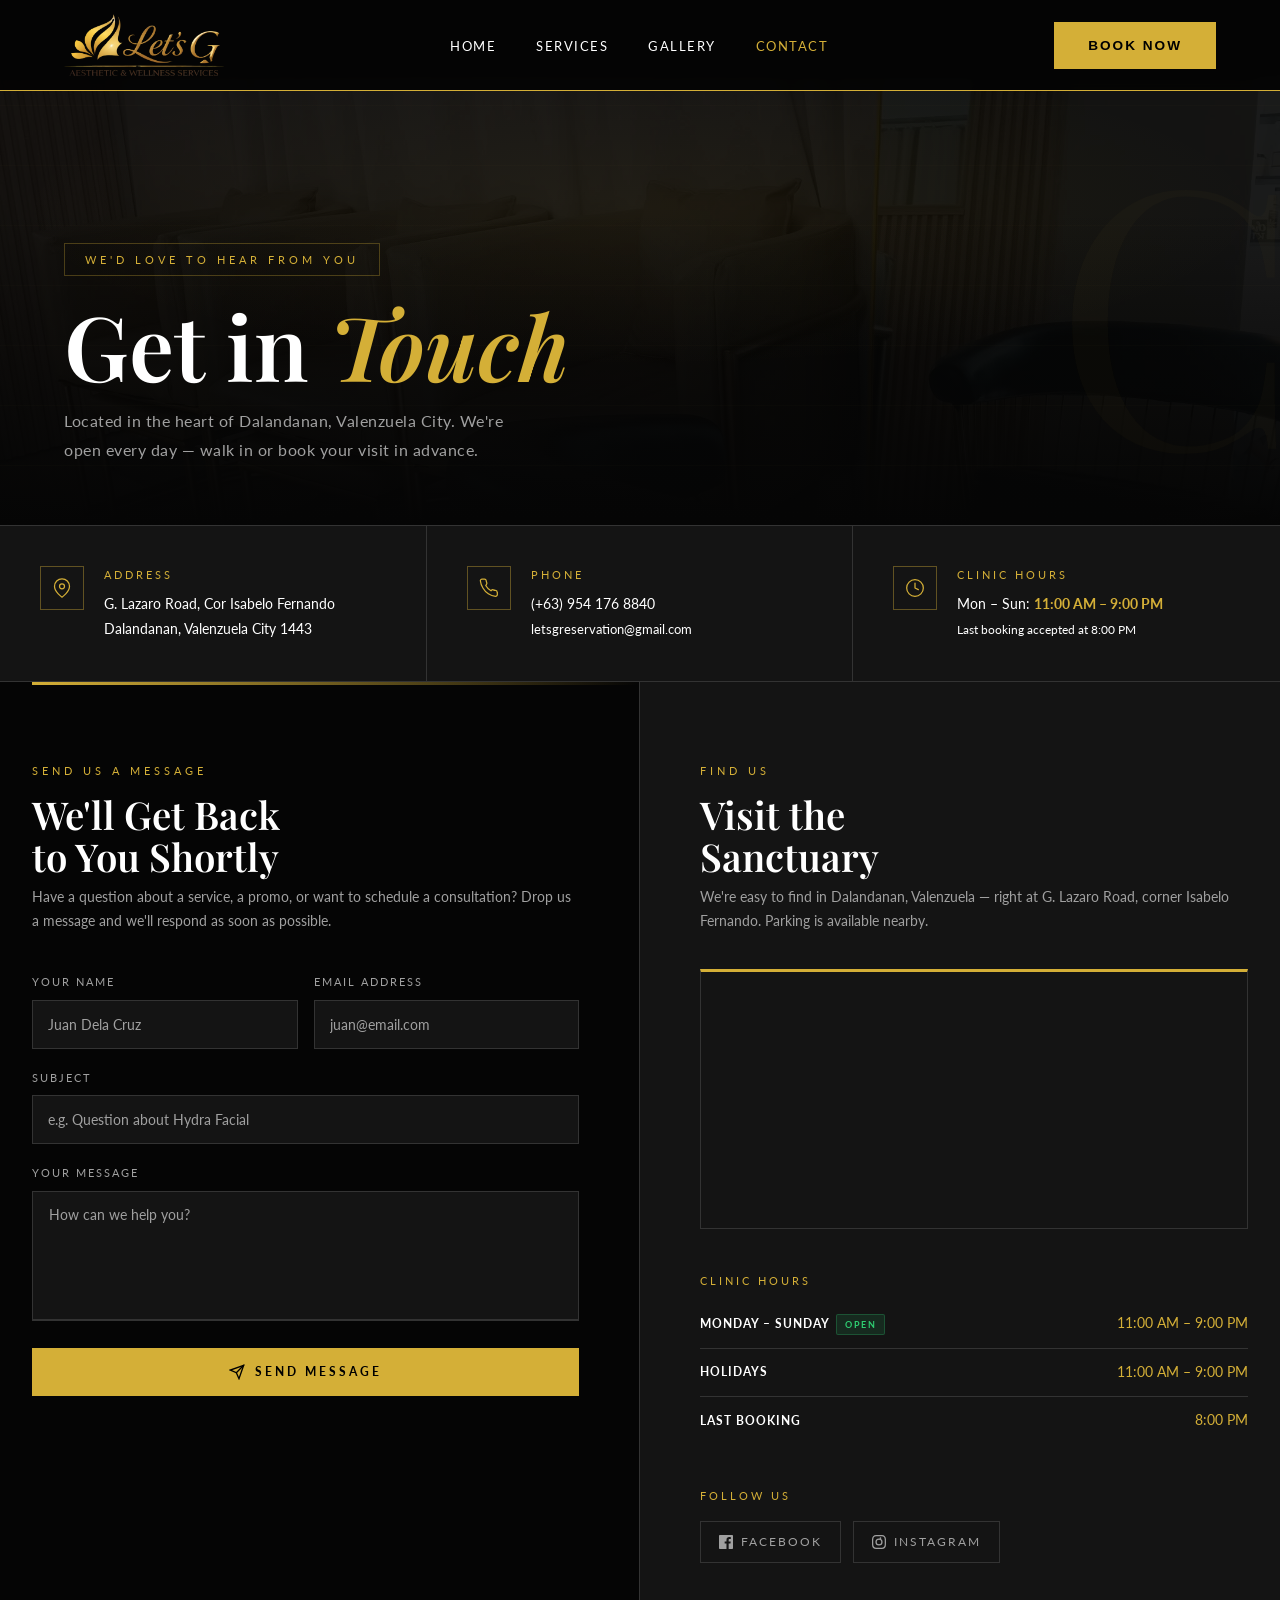
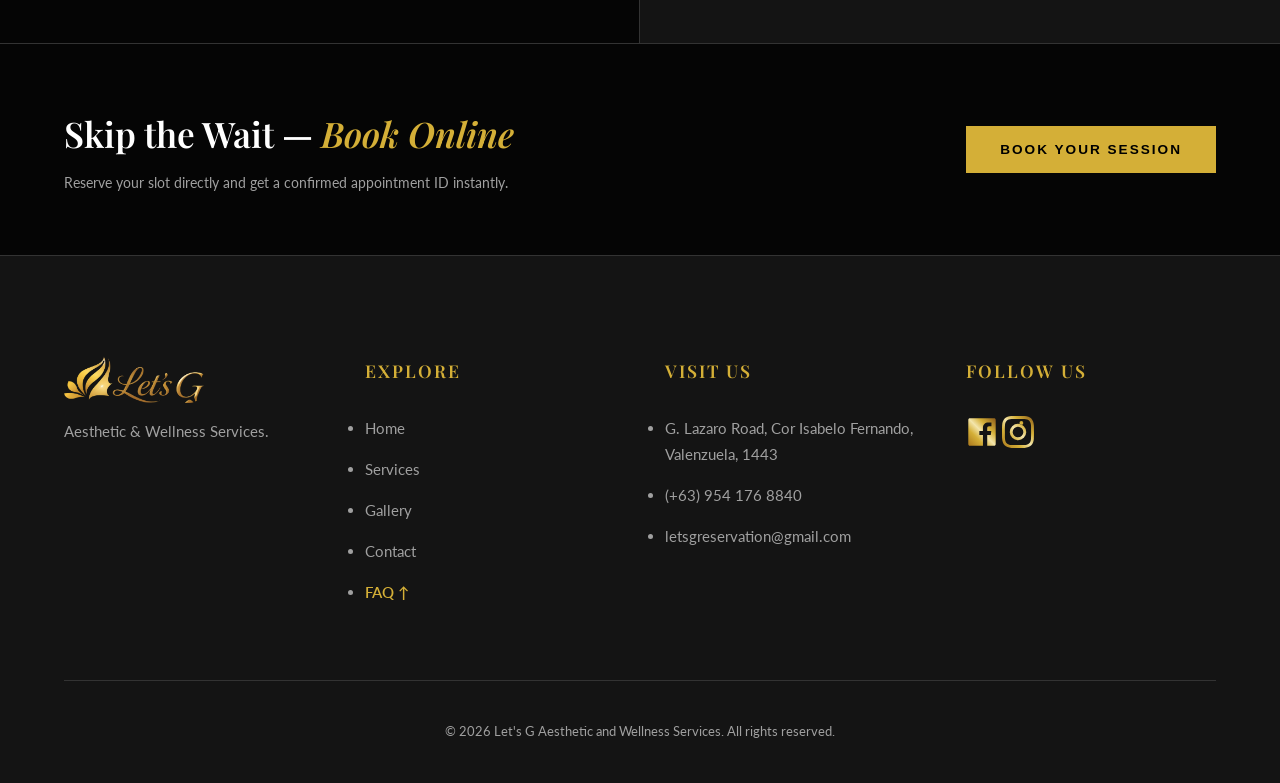
==== contact.html @ 169dcf5f "Initial commit of static website files" ====
<!DOCTYPE html>
<html lang="en">
<head>
    <meta charset="UTF-8">
    <meta name="viewport" content="width=device-width, initial-scale=1.0">
    <title>Contact | Let's G Aesthetic and Wellness</title>
    <link href="https://fonts.googleapis.com/css2?family=Playfair+Display:ital,wght@0,400;0,600;1,400&family=Lato:wght@300;400;700&display=swap" rel="stylesheet">
    <link rel="stylesheet" href="styles/styles.css">
    <script src="script/script.js" defer></script>
    <link rel="icon" type="image/x-icon" href="images/global/favicon.ico">

<style>
        /* ── Contact Page Styles ──────────────────────────────────── */

        /* Hero */
        .contact-hero {
            position: relative;
            min-height: 50vh;
            display: flex;
            flex-direction: column;
            justify-content: flex-end;
            padding: 120px 5% 60px; /* Added top padding block protection to avoid header overlaps */
            overflow: hidden;
            background: var(--bg-main);
            margin-top: 75px;
        }
        .contact-hero-bg {
            position: absolute; inset: 0;
            background: url('images/hero/contact_hero_image.jpg') center/cover no-repeat;
            opacity: 0.09;
        }
        .contact-hero-overlay {
            position: absolute; inset: 0;
            background: linear-gradient(to bottom, rgba(5,5,5,0) 30%, rgba(5,5,5,1) 100%);
        }
        .contact-hero-glow {
            position: absolute; inset: 0;
            background: radial-gradient(ellipse 70% 50% at 50% 30%, rgba(212,175,55,0.06) 0%, transparent 70%);
        }
        /* Decorative horizontal lines */
        .contact-hero-lines {
            position: absolute; inset: 0;
            background-image: repeating-linear-gradient(0deg, transparent, transparent 59px, rgba(212,175,55,0.03) 60px);
            pointer-events: none;
        }
        .contact-hero-inner {
            position: relative; z-index: 1;
            max-width: 900px;
        }
        .contact-hero-label {
            display: inline-block;
            font-size: 0.7rem; letter-spacing: 4px; text-transform: uppercase;
            color: var(--brand-gold); border: 1px solid rgba(212,175,55,0.3);
            padding: 6px 20px; margin-bottom: 24px;
        }
        .contact-hero h1 {
            font-family: var(--font-heading);
            font-size: clamp(3rem, 7vw, 6rem);
            line-height: 1;
            color: var(--text-main);
            margin-bottom: 18px;
        }
        .contact-hero h1 em { color: var(--brand-gold); font-style: italic; }
        .contact-hero p {
            color: var(--text-muted); font-size: 1rem; letter-spacing: 0.5px;
            max-width: 480px; line-height: 1.8;
        }
        /* Decorative large letter */
        .contact-deco {
            position: absolute; right: -20px; top: 50%; transform: translateY(-50%);
            font-family: var(--font-heading); font-size: 28vw;
            color: rgba(212,175,55,0.025); line-height: 1;
            pointer-events: none; user-select: none; z-index: 0;
        }

        /* ── Info Strip ────────────────────────────────────────────── */
        .contact-strip {
            background: var(--bg-alt);
            border-top: 1px solid var(--border-color);
            border-bottom: 1px solid var(--border-color);
            padding: 0;
        }
        .contact-strip-grid {
            display: grid;
            grid-template-columns: repeat(3, 1fr);
            gap: 0;
        }
        .strip-item {
            padding: 40px 40px;
            border-right: 1px solid var(--border-color);
            display: flex;
            align-items: flex-start;
            gap: 20px;
            transition: background 0.3s;
        }
        .strip-item:last-child { border-right: none; }
        .strip-item:hover { background: rgba(212,175,55,0.03); }
        .strip-icon {
            width: 44px; height: 44px;
            border: 1px solid rgba(212,175,55,0.4);
            display: flex; align-items: center; justify-content: center;
            flex-shrink: 0;
            color: var(--brand-gold);
        }
        .strip-label {
            font-size: 0.68rem; text-transform: uppercase; letter-spacing: 3px;
            color: var(--brand-gold); margin-bottom: 8px;
        }
        .strip-value {
            font-size: 0.9rem; color: var(--text-main); line-height: 1.7;
        }
        .strip-value a { color: var(--text-main); transition: color 0.2s; }
        .strip-value a:hover { color: var(--brand-gold); }

        /* ── Main Content ──────────────────────────────────────────── */
        .contact-body {
            display: grid;
            grid-template-columns: 1fr 1fr;
            gap: 0;
            background: var(--bg-main);
        }

        /* Left: Form Panel */
        .contact-form-panel {
            padding: 80px 60px 80px 5%;
            border-right: 1px solid var(--border-color);
            position: relative;
        }
        .contact-form-panel::before {
            content: '';
            position: absolute; top: 0; left: 5%; right: 0; height: 3px;
            background: linear-gradient(to right, var(--brand-gold), transparent);
        }
        .cf-heading-label {
            font-size: 0.68rem; text-transform: uppercase; letter-spacing: 4px;
            color: var(--brand-gold); margin-bottom: 12px; display: block;
        }
        .cf-heading {
            font-family: var(--font-heading);
            font-size: clamp(1.6rem, 3vw, 2.4rem);
            color: var(--text-main); margin-bottom: 8px; line-height: 1.1;
        }
        .cf-subtext {
            color: var(--text-muted); font-size: 0.88rem; margin-bottom: 40px; line-height: 1.7;
        }

        /* Styled Form Inputs */
        .cf-group {
            margin-bottom: 20px;
            position: relative;
        }
        .cf-label {
            display: block;
            font-size: 0.68rem; text-transform: uppercase; letter-spacing: 2px;
            color: var(--text-muted); margin-bottom: 8px;
        }
        .cf-input, .cf-textarea {
            width: 100%;
            padding: 14px 16px;
            background: var(--bg-alt);
            border: 1px solid var(--border-color);
            border-bottom: 2px solid var(--border-color);
            color: var(--text-main);
            font-family: var(--font-body);
            font-size: 0.9rem;
            transition: border-color 0.25s, background 0.25s;
            outline: none;
        }
        .cf-input:focus, .cf-textarea:focus {
            border-color: var(--brand-gold);
            border-bottom-color: var(--brand-gold);
            background: rgba(212,175,55,0.03);
        }
        .cf-input::placeholder, .cf-textarea::placeholder { color: var(--text-muted); }
        .cf-textarea { resize: none; height: 130px; }

        /* Input row */
        .cf-row { display: grid; grid-template-columns: 1fr 1fr; gap: 16px; }

        /* Submit button */
        .cf-submit {
            width: 100%;
            padding: 16px;
            background: var(--brand-gold);
            color: #000;
            border: none;
            font-family: var(--font-body);
            font-size: 0.78rem;
            font-weight: 700;
            text-transform: uppercase;
            letter-spacing: 3px;
            cursor: pointer;
            transition: all 0.3s;
            margin-top: 8px;
            display: flex; align-items: center; justify-content: center; gap: 10px;
        }
        .cf-submit:hover {
            background: transparent;
            color: var(--brand-gold);
            outline: 1px solid var(--brand-gold);
        }
        .cf-submit:active { transform: scale(0.99); }

        /* Success state */
        .cf-success {
            display: none;
            text-align: center;
            padding: 40px 20px;
        }
        .cf-success-icon {
            width: 60px; height: 60px;
            border: 2px solid var(--brand-gold);
            border-radius: 50%;
            display: flex; align-items: center; justify-content: center;
            margin: 0 auto 20px;
            color: var(--brand-gold); font-size: 1.5rem;
        }
        .cf-success h3 { font-family: var(--font-heading); font-size: 1.6rem; margin-bottom: 10px; }
        .cf-success p { color: var(--text-muted); font-size: 0.88rem; }

        /* Right: Map + Details Panel */
        .contact-info-panel {
            padding: 80px 5% 80px 60px;
            position: relative;
            background: var(--bg-alt);
        }

        .ci-heading-label {
            font-size: 0.68rem; text-transform: uppercase; letter-spacing: 4px;
            color: var(--brand-gold); margin-bottom: 12px; display: block;
        }
        .ci-heading {
            font-family: var(--font-heading);
            font-size: clamp(1.6rem, 3vw, 2.4rem);
            color: var(--text-main); margin-bottom: 8px; line-height: 1.1;
        }
        .ci-subtext {
            color: var(--text-muted); font-size: 0.88rem; margin-bottom: 36px; line-height: 1.7;
        }

        /* Map */
        .ci-map {
            width: 100%;
            height: 260px;
            border: 1px solid var(--border-color);
            border-top: 3px solid var(--brand-gold);
            overflow: hidden;
            margin-bottom: 36px;
            position: relative;
        }
        .ci-map iframe { width: 100%; height: 100%; border: 0; display: block; }

        /* Hours Table */
        .hours-table {
            width: 100%;
            border-collapse: collapse;
            margin-bottom: 36px;
        }
        .hours-table tr {
            border-bottom: 1px solid var(--border-color);
        }
        .hours-table tr:last-child { border-bottom: none; }
        .hours-table td {
            padding: 12px 0;
            font-size: 0.85rem;
            color: var(--text-muted);
        }
        .hours-table td:first-child {
            color: var(--text-main);
            font-weight: 700;
            font-size: 0.78rem;
            text-transform: uppercase;
            letter-spacing: 1px;
        }
        .hours-table td:last-child {
            text-align: right;
            color: var(--brand-gold);
        }
        /* ── Refined Hours Open Badge ── */
        .hours-open-badge {
            display: inline-block;
            font-size: 0.58rem !important; /* Scaled text footprint to fit narrow containers */
            text-transform: uppercase; 
            letter-spacing: 1.5px;
            background: rgba(46,204,113,0.12);
            color: #2ecc71;
            border: 1px solid rgba(46,204,113,0.25);
            padding: 2px 8px;
            margin-left: 6px;
            vertical-align: middle;
            border-radius: 2px;
        }

        /* Social buttons */
        .ci-social-row {
            display: flex; gap: 12px; flex-wrap: wrap;
        }
        .ci-social-btn {
            display: inline-flex;
            align-items: center;
            gap: 8px;
            border: 1px solid var(--border-color);
            color: var(--text-muted);
            font-family: var(--font-body);
            font-size: 0.72rem;
            text-transform: uppercase;
            letter-spacing: 2px;
            padding: 10px 18px;
            text-decoration: none;
            transition: all 0.25s;
        }
        .ci-social-btn:hover {
            border-color: var(--brand-gold);
            color: var(--brand-gold);
        }

        /* ── Bottom CTA Band ───────────────────────────────────────── */
        .contact-cta-band {
            background: var(--bg-main);
            padding: 60px 5%;
            border-top: 1px solid var(--border-color);
            display: grid;
            grid-template-columns: 1fr auto;
            align-items: center;
            gap: 40px;
        }
        .cta-band-left h3 {
            font-family: var(--font-heading);
            font-size: clamp(1.5rem, 3vw, 2.2rem);
            margin-bottom: 8px;
        }
        .cta-band-left h3 em { color: var(--brand-gold); }
        .cta-band-left p { color: var(--text-muted); font-size: 0.88rem; }
        
        /* ==========================================================================
           RESPONSIVE REFACTOR & MEDIA QUERIES
           ========================================================================== */
        
        @media (max-width: 1024px) {
            .contact-form-panel {
                padding: 80px 40px 80px 5%;
            }
            .contact-info-panel {
                padding: 80px 5% 80px 40px;
            }
        }

        @media (max-width: 900px) {
            .contact-body { 
                grid-template-columns: 1fr; 
            }
            .contact-form-panel { 
                padding: 60px 5%; 
                border-right: none; 
                border-bottom: 1px solid var(--border-color); 
            }
            .contact-form-panel::before {
                left: 0;
                background: linear-gradient(to right, var(--brand-gold), var(--brand-gold-hover));
            }
            .contact-info-panel { 
                padding: 60px 5%; 
            }
        }

        @media (max-width: 768px) {
            .contact-strip-grid { 
                grid-template-columns: 1fr; 
            }
            .strip-item {
                border-right: none;
                border-bottom: 1px solid var(--border-color);
                padding: 30px 5%;
            }
            .strip-item:last-child {
                border-bottom: none;
            }
            .contact-cta-band { 
                grid-template-columns: 1fr; 
                gap: 24px;
                text-align: center;
            }
            .cf-submit, .btn-primary {
                width: 100% !important;
            }
        }

        /* ── Mobile Layout Refinements ── */
        @media (max-width: 768px) {
            .cf-row { 
                grid-template-columns: 1fr; 
                gap: 0;
            }
            .contact-hero {
                min-height: auto !important;
                padding-top: 140px !important; /* Extra breathing space for mobile touch-headers */
                padding-bottom: 40px !important;
            }
            .contact-hero h1 {
                font-size: 2.5rem !important; /* Scale heading proportions elegantly down */
            }
            .contact-hero-label {
                margin-bottom: 16px !important;
            }
        }

        /* Ensure table data handles text wrapping gracefully on mobile */
        @media (max-width: 480px) {
            .hours-table td {
                font-size: 0.78rem !important; /* Drop size slightly on tight screens */
                padding: 10px 0 !important;
            }
            .hours-table td:first-child {
                letter-spacing: 0.5px !important;
            }
        }
    </style>
</head>
<body>

    <header>
        <div class="logo-container">
            <a href="index.html" aria-label="Go to home page">
            <img src="images/global/lets-g-gold.png" alt="Let's G Aesthetics" decoding="async">
            </a>
        </div>
        <div class="menu-toggle">&#9776;</div>
        <nav>
            <ul>
                <li><a href="index.html">Home</a></li>
                <li><a href="services.html">Services</a></li>
                <li><a href="gallery.html">Gallery</a></li>
                <li><a href="contact.html" class="active">Contact</a></li>
            </ul>
        </nav>
        <div style="display: flex; align-items: center; gap: 20px;">
            <button class="btn-primary header-btn" onclick="openBooking()">Book Now</button>
        </div>
    </header>

    <!-- ── HERO ── -->
    <section class="contact-hero fade-in">
        <div class="contact-hero-bg"></div>
        <div class="contact-hero-overlay"></div>
        <div class="contact-hero-glow"></div>
        <div class="contact-hero-lines"></div>
        <div class="contact-deco">C</div>
        <div class="contact-hero-inner">
            <span class="contact-hero-label">We'd Love to Hear From You</span>
            <h1>Get in <em>Touch</em></h1>
            <p>Located in the heart of Dalandanan, Valenzuela City. We're open every day — walk in or book your visit in advance.</p>
        </div>
    </section>

    <!-- ── INFO STRIP ── -->
    <div class="contact-strip fade-in">
        <div class="contact-strip-grid">
            <div class="strip-item">
                <div class="strip-icon">
                    <svg width="20" height="20" viewBox="0 0 24 24" fill="none" stroke="currentColor" stroke-width="1.5" stroke-linecap="round" stroke-linejoin="round"><path d="M21 10c0 7-9 13-9 13s-9-6-9-13a9 9 0 0 1 18 0z"/><circle cx="12" cy="10" r="3"/></svg>
                </div>
                <div>
                    <div class="strip-label">Address</div>
                    <div class="strip-value">G. Lazaro Road, Cor Isabelo Fernando<br>Dalandanan, Valenzuela City 1443</div>
                </div>
            </div>
            <div class="strip-item">
                <div class="strip-icon">
                    <svg width="20" height="20" viewBox="0 0 24 24" fill="none" stroke="currentColor" stroke-width="1.5" stroke-linecap="round" stroke-linejoin="round"><path d="M22 16.92v3a2 2 0 0 1-2.18 2 19.79 19.79 0 0 1-8.63-3.07A19.5 19.5 0 0 1 4.69 12a19.79 19.79 0 0 1-3.07-8.67A2 2 0 0 1 3.6 1.27h3a2 2 0 0 1 2 1.72 12.84 12.84 0 0 0 .7 2.81 2 2 0 0 1-.45 2.11L8.09 9a16 16 0 0 0 6.29 6.29l.61-.61a2 2 0 0 1 2.11-.45 12.84 12.84 0 0 0 2.81.7A2 2 0 0 1 21.73 17z"/></svg>
                </div>
                <div>
                    <div class="strip-label">Phone</div>
                    <div class="strip-value">
                        <a href="tel:+639541768840">(+63) 954 176 8840</a><br>
                        <a href="mailto:letsgreservation@gmail.com" style="font-size:0.82rem;">letsgreservation@gmail.com</a>
                    </div>
                </div>
            </div>
            <div class="strip-item">
                <div class="strip-icon">
                    <svg width="20" height="20" viewBox="0 0 24 24" fill="none" stroke="currentColor" stroke-width="1.5" stroke-linecap="round" stroke-linejoin="round"><circle cx="12" cy="12" r="10"/><polyline points="12 6 12 12 16 14"/></svg>
                </div>
                <div>
                    <div class="strip-label">Clinic Hours</div>
                    <div class="strip-value">
                        Mon – Sun: <strong style="color:var(--brand-gold);">11:00 AM – 9:00 PM</strong><br>
                        <span style="font-size:0.78rem;">Last booking accepted at 8:00 PM</span>
                    </div>
                </div>
            </div>
        </div>
    </div>

    <!-- ── MAIN CONTENT: FORM + MAP ── -->
    <div class="contact-body">

        <!-- Form Panel -->
        <div class="contact-form-panel fade-in">
            <span class="cf-heading-label">Send Us a Message</span>
            <h2 class="cf-heading">We'll Get Back<br>to You Shortly</h2>
            <p class="cf-subtext">Have a question about a service, a promo, or want to schedule a consultation? Drop us a message and we'll respond as soon as possible.</p>

            <form id="contactForm">
                <div class="cf-row">
                    <div class="cf-group">
                        <label class="cf-label" for="cf-name">Your Name</label>
                        <input type="text" id="cf-name" class="cf-input" placeholder="Juan Dela Cruz" required>
                    </div>
                    <div class="cf-group">
                        <label class="cf-label" for="cf-email">Email Address</label>
                        <input type="email" id="cf-email" class="cf-input" placeholder="juan@email.com" required>
                    </div>
                </div>
                <div class="cf-group">
                    <label class="cf-label" for="cf-subject">Subject</label>
                    <input type="text" id="cf-subject" class="cf-input" placeholder="e.g. Question about Hydra Facial">
                </div>
                <div class="cf-group">
                    <label class="cf-label" for="cf-message">Your Message</label>
                    <textarea id="cf-message" class="cf-textarea" placeholder="How can we help you?" required></textarea>
                </div>
                <button type="submit" class="cf-submit">
                    <svg width="16" height="16" viewBox="0 0 24 24" fill="none" stroke="currentColor" stroke-width="2" stroke-linecap="round"><line x1="22" y1="2" x2="11" y2="13"/><polygon points="22 2 15 22 11 13 2 9 22 2"/></svg>
                    Send Message
                </button>
            </form>

            <!-- Success message (shown after submit) -->
            <div class="cf-success" id="cf-success">
                <div class="cf-success-icon">✓</div>
                <h3>Message Sent!</h3>
                <p>Thank you for reaching out. We'll get back to you within 24 hours.</p>
            </div>
        </div>

        <!-- Info Panel -->
        <div class="contact-info-panel fade-in">
            <span class="ci-heading-label">Find Us</span>
            <h2 class="ci-heading">Visit the<br>Sanctuary</h2>
            <p class="ci-subtext">We're easy to find in Dalandanan, Valenzuela — right at G. Lazaro Road, corner Isabelo Fernando. Parking is available nearby.</p>

            <!-- Map -->
            <div class="ci-map">
                <iframe
                    src="https://www.google.com/maps/embed?pb=!1m18!1m12!1m3!1d3859.0710488567156!2d120.95705737433302!3d14.708574074425565!2m3!1f0!2f0!3f0!3m2!1i1024!2i768!4f13.1!3m3!1m2!1s0x3397b3002b08d243%3A0xc77328097553c99d!2sLet&#39;s%20G%20Aesthetic%20and%20Wellness%20Services!5e0!3m2!1sen!2sph!4v1779247804998!5m2!1sen!2sph"
                    allowfullscreen="" loading="lazy" referrerpolicy="no-referrer-when-downgrade">
                </iframe>
            </div>

            <!-- Hours -->
            <div style="margin-bottom: 8px;">
                <span style="font-size:0.68rem;text-transform:uppercase;letter-spacing:3px;color:var(--brand-gold);">Clinic Hours</span>
            </div>
            <table class="hours-table">
                <tr>
                    <td>Monday – Sunday<span class="hours-open-badge">Open</span></td>
                    <td>11:00 AM – 9:00 PM</td>
                </tr>
                <tr>
                    <td>Holidays</td>
                    <td>11:00 AM – 9:00 PM</td>
                </tr>
                <tr>
                    <td>Last Booking</td>
                    <td>8:00 PM</td>
                </tr>
            </table>

            <!-- Social -->
            <div style="margin-bottom: 14px;">
                <span style="font-size:0.68rem;text-transform:uppercase;letter-spacing:3px;color:var(--brand-gold);">Follow Us</span>
            </div>
            <div class="ci-social-row">
                <a href="https://www.facebook.com/LetsGAesthetic" target="_blank" class="ci-social-btn">
                    <svg xmlns="http://www.w3.org/2000/svg" viewBox="0 0 24 24" width="14" height="14" fill="currentColor"><path d="M22.675 0H1.325C.593 0 0 .593 0 1.325v21.351C0 23.407.593 24 1.325 24H12.82v-9.294H9.692v-3.622h3.128V8.413c0-3.1 1.893-4.788 4.659-4.788 1.325 0 2.463.099 2.795.143v3.24l-1.918.001c-1.504 0-1.795.715-1.795 1.763v2.313h3.587l-.467 3.622h-3.12V24h6.116c.73 0 1.323-.593 1.323-1.325V1.325C24 .593 23.407 0 22.675 0z"/></svg>
                    Facebook
                </a>
                <a href="https://www.instagram.com/letsgaesthetic/?hl=en" target="_blank" class="ci-social-btn">
                    <svg xmlns="http://www.w3.org/2000/svg" viewBox="0 0 24 24" width="14" height="14" fill="currentColor"><path d="M12 2.163c3.204 0 3.584.012 4.85.07 3.252.148 4.771 1.691 4.919 4.919.058 1.265.069 1.645.069 4.849 0 3.205-.012 3.584-.069 4.849-.149 3.225-1.664 4.771-4.919 4.919-1.266.058-1.644.07-4.85.07-3.204 0-3.584-.012-4.849-.07-3.26-.149-4.771-1.699-4.919-4.92-.058-1.265-.07-1.644-.07-4.849 0-3.204.013-3.583.07-4.849.149-3.227 1.664-4.771 4.919-4.919 1.266-.057 1.645-.069 4.849-.069zM12 0C8.741 0 8.333.014 7.053.072 2.695.272.273 2.69.073 7.052.014 8.333 0 8.741 0 12c0 3.259.014 3.668.072 4.948.2 4.358 2.618 6.78 6.98 6.98C8.333 23.986 8.741 24 12 24c3.259 0 3.668-.014 4.948-.072 4.354-.2 6.782-2.618 6.979-6.98.059-1.28.073-1.689.073-4.948 0-3.259-.014-3.667-.072-4.947-.196-4.354-2.617-6.78-6.979-6.98C15.668.014 15.259 0 12 0zm0 5.838a6.162 6.162 0 100 12.324 6.162 6.162 0 000-12.324zM12 16a4 4 0 110-8 4 4 0 010 8zm3.98-10.822a1.44 1.44 0 11-2.881 0 1.44 1.44 0 012.88 0z"/></svg>
                    Instagram
                </a>
            </div>
        </div>
    </div>

    <!-- ── CTA BAND ── -->
    <div class="contact-cta-band fade-in">
        <div class="cta-band-left">
            <h3>Skip the Wait — <em>Book Online</em></h3>
            <p>Reserve your slot directly and get a confirmed appointment ID instantly.</p>
        </div>
        <div class="cta-band-right">
            <button class="btn-primary" onclick="openBooking()" style="white-space:nowrap;">Book Your Session</button>
        </div>
    </div>

    <footer>
        <div class="footer-grid">
            <div class="footer-col">
                <div class="footer-logo-container" style="margin-bottom: 1rem;">
                    <img src="images/global/lets-g-footer-variant.png" alt="Let's G" decoding="async" style="max-width: 150px;">
                </div>
                <p>Aesthetic & Wellness Services.</p>
            </div>
            <div class="footer-col">
                <h4>Explore</h4>
                <ul>
                    <li><a href="index.html">Home</a></li>
                    <li><a href="services.html">Services</a></li>
                    <li><a href="gallery.html">Gallery</a></li>
                    <li><a href="contact.html">Contact</a></li>
                    <li><a href="index.html#faq" style="color: var(--brand-gold); font-weight: 600;">FAQ ↑</a></li>
                </ul>
            </div>
            <div class="footer-col">
                <h4>Visit Us</h4>
                <ul>
                    <li>G. Lazaro Road, Cor Isabelo Fernando, Valenzuela, 1443</li>
                    <li><a href="tel:+639541768840">(+63) 954 176 8840</a></li>
                    <li><a href="mailto:letsgreservation@gmail.com">letsgreservation@gmail.com</a></li>
                </ul>
            </div>
            <div class="footer-col">
                <h4>Follow Us</h4>
                <div class="social-links">
                    <a href="https://www.facebook.com/LetsGAesthetic" target="_blank" aria-label="Facebook">
                        <svg xmlns="http://www.w3.org/2000/svg" viewBox="-2 -2 28 28" width="32" height="32">
                        <defs><linearGradient id="gold-grad-fb" x1="0%" y1="100%" x2="100%" y2="0%"><stop offset="0%" stop-color="#AA771C"/><stop offset="30%" stop-color="#D4AF37"/><stop offset="50%" stop-color="#F3E5AB"/><stop offset="70%" stop-color="#D4AF37"/><stop offset="100%" stop-color="#8A5A19"/></linearGradient></defs>
                        <path fill="url(#gold-grad-fb)" d="M22.675 0H1.325C.593 0 0 .593 0 1.325v21.351C0 23.407.593 24 1.325 24H12.82v-9.294H9.692v-3.622h3.128V8.413c0-3.1 1.893-4.788 4.659-4.788 1.325 0 2.463.099 2.795.143v3.24l-1.918.001c-1.504 0-1.795.715-1.795 1.763v2.313h3.587l-.467 3.622h-3.12V24h6.116c.73 0 1.323-.593 1.323-1.325V1.325C24 .593 23.407 0 22.675 0z"/>
                        </svg>
                    </a>
                    <a href="https://www.instagram.com/letsgaesthetic/?hl=en" target="_blank" aria-label="Instagram">
                        <svg xmlns="http://www.w3.org/2000/svg" viewBox="0 0 24 24" width="32" height="32">
                        <defs><linearGradient id="gold-grad-ig" x1="0%" y1="100%" x2="100%" y2="0%"><stop offset="0%" stop-color="#AA771C"/><stop offset="30%" stop-color="#D4AF37"/><stop offset="50%" stop-color="#F3E5AB"/><stop offset="70%" stop-color="#D4AF37"/><stop offset="100%" stop-color="#8A5A19"/></linearGradient></defs>
                        <path fill="url(#gold-grad-ig)" d="M12 2.163c3.204 0 3.584.012 4.85.07 3.252.148 4.771 1.691 4.919 4.919.058 1.265.069 1.645.069 4.849 0 3.205-.012 3.584-.069 4.849-.149 3.225-1.664 4.771-4.919 4.919-1.266.058-1.644.07-4.85.07-3.204 0-3.584-.012-4.849-.07-3.26-.149-4.771-1.699-4.919-4.92-.058-1.265-.07-1.644-.07-4.849 0-3.204.013-3.583.07-4.849.149-3.227 1.664-4.771 4.919-4.919 1.266-.057 1.645-.069 4.849-.069zM12 0C8.741 0 8.333.014 7.053.072 2.695.272.273 2.69.073 7.052.014 8.333 0 8.741 0 12c0 3.259.014 3.668.072 4.948.2 4.358 2.618 6.78 6.98 6.98C8.333 23.986 8.741 24 12 24c3.259 0 3.668-.014 4.948-.072 4.354-.2 6.782-2.618 6.979-6.98.059-1.28.073-1.689.073-4.948 0-3.259-.014-3.667-.072-4.947-.196-4.354-2.617-6.78-6.979-6.98C15.668.014 15.259 0 12 0zm0 5.838a6.162 6.162 0 100 12.324 6.162 6.162 0 000-12.324zM12 16a4 4 0 110-8 4 4 0 010 8zm3.98-10.822a1.44 1.44 0 11-2.881 0 1.44 1.44 0 012.88 0z"/>
                        </svg>
                    </a>
                </div>
            </div>
        </div>
        <div class="footer-bottom">
            &copy; 2026 Let's G Aesthetic and Wellness Services. All rights reserved.
        </div>
    </footer>

    <script>
    // Override the default contact form submit to use the new form IDs
    document.addEventListener('DOMContentLoaded', function() {
        const form = document.getElementById('contactForm');
        if (!form) return;

        form.addEventListener('submit', function(e) {
            e.preventDefault();
            const name    = document.getElementById('cf-name').value;
            const email   = document.getElementById('cf-email').value;
            const message = document.getElementById('cf-message').value;
            const submitBtn = form.querySelector('.cf-submit');

            submitBtn.textContent = 'Sending...';
            submitBtn.disabled = true;

            fetch('/database/api.php?route=contact', {
                method: 'POST',
                headers: { 'Content-Type': 'application/json' },
                body: JSON.stringify({ name, email, message })
            })
            .then(r => r.json())
            .then(data => {
                if (data.status === 'success') {
                    form.style.display = 'none';
                    document.getElementById('cf-success').style.display = 'block';
                } else {
                    alert(data.message || 'Something went wrong. Please try again.');
                    submitBtn.innerHTML = '<svg width="16" height="16" viewBox="0 0 24 24" fill="none" stroke="currentColor" stroke-width="2" stroke-linecap="round"><line x1="22" y1="2" x2="11" y2="13"/><polygon points="22 2 15 22 11 13 2 9 22 2"/></svg> Send Message';
                    submitBtn.disabled = false;
                }
            })
            .catch(() => {
                alert('Server error. Please try again or contact support.');
                submitBtn.innerHTML = '<svg width="16" height="16" viewBox="0 0 24 24" fill="none" stroke="currentColor" stroke-width="2" stroke-linecap="round"><line x1="22" y1="2" x2="11" y2="13"/><polygon points="22 2 15 22 11 13 2 9 22 2"/></svg> Send Message';
                submitBtn.disabled = false;
            });
        });
    });
    </script>
</body>
</html>
---- styles/styles.css ----
/* --- CSS VARIABLES (Dynamic Theming & Base) --- */
:root {
    /* DARK THEME (Default) */
    --bg-main: #050505;        
    --bg-alt: #141414;         
    --text-main: #FFFFFF;      
    --text-muted: #A0A0A0;     
    --border-color: #333333;   
    --nav-bg: rgba(5, 5, 5, 0.95);
    --modal-overlay: rgba(5, 5, 5, 0.85);
    --hero-overlay-1: rgba(5, 5, 5, 0.6);
    --hero-overlay-2: rgba(5, 5, 5, 0.95);
    
    /* Global Colors & Typography */
    --brand-gold: #D4AF37;     
    --brand-gold-hover: #AA8C2C; 
    --font-heading: 'Playfair Display', serif;
    --font-body: 'Lato', sans-serif;
    --transition-smooth: all 0.4s cubic-bezier(0.25, 0.8, 0.25, 1);
}



/* --- GLOBAL RESET & TYPOGRAPHY --- */
* { margin: 0; padding: 0; box-sizing: border-box; }
html { scroll-behavior: smooth; }
body {
    font-family: var(--font-body);
    background-color: var(--bg-main); 
    color: var(--text-main);       
    line-height: 1.7;
    overflow-x: hidden;
}
h1, h2, h3, h4 { font-family: var(--font-heading); font-weight: 600; }
a { text-decoration: none; color: inherit; }
img { max-width: 100%; height: auto; display: block; object-fit: cover; }

/* --- BUTTONS --- */
.btn-primary, .btn-accent {
    display: inline-block;
    padding: 14px 32px;
    border: 2px solid transparent;
    border-radius: 0; 
    font-size: 0.85rem;
    cursor: pointer;
    transition: var(--transition-smooth);
    text-transform: uppercase;
    letter-spacing: 2px;
    font-weight: 700;
}
.btn-primary { 
    background-color: var(--brand-gold); 
    color: #000; 
}
.btn-primary:hover { 
    background-color: transparent; 
    color: var(--brand-gold);
    border-color: var(--brand-gold);
}

.btn-primary:active {
    background-color: var(--brand-gold-hover);
    border-color: var(--brand-gold-hover);
    color: #000;
    transform: scale(0.98);
}

.btn-accent { 
    background-color: var(--text-main); 
    color: var(--bg-main); 
}
.btn-accent:hover { 
    background-color: transparent; 
    color: var(--text-main);
    border-color: var(--text-main);
}

.btn-accent:active {
    background-color: var(--text-muted);
    border-color: var(--text-muted);
    color: var(--bg-main);
    transform: scale(0.98);
}

/* --- HEADER & NAVIGATION --- */
/* --- HEADER & NAVIGATION (FIXED REFACTOR) --- */
header {
    display: flex;
    justify-content: space-between;
    align-items: center;
    padding: 45px 5%; /* Tightened vertical alignment gap tracking */
    background-color: var(--nav-bg);
    border-bottom: 1px solid var(--brand-gold); 
    position: fixed;
    width: 100%;
    height: 75px; /* Hard-locked vertical height bounds protection */
    top: 0;
    left: 0;
    z-index: 1000;
    backdrop-filter: blur(4px); /* was 10px */
    box-sizing: border-box; /* Force padding to calculate INSIDE the 75px height boundary */
    transition: background-color 0.4s ease;
}
/* 
header * { border: 1px solid red !important; } */

.logo-container {
    display: flex;
    align-items: center;
    width: 160px; /* Refined width footprint allocation */
    height: 100%; /* Dynamically scale within parent constraints */
}

.logo-container img {
    width: 100%;
    height: auto;
    object-fit: contain; 
    display: block;
    padding: 12px 0;
}


a img { border: none; outline: none; }
nav ul { list-style: none; display: flex; gap: 40px; align-items: center; }
nav ul li a { font-size: 0.8rem; text-transform: uppercase; letter-spacing: 1.5px; transition: color 0.3s; color: var(--text-main); }
nav ul li a:hover, nav ul li a.active { color: var(--brand-gold); }
.menu-toggle { display: none; font-size: 1.5rem; cursor: pointer; color: var(--text-main); }

/* --- SECTION UTILITIES --- */
section { padding: 120px 5%; }
.section-header { text-align: center; margin-bottom: 70px; }
.section-header h2 { font-size: 3rem; margin-bottom: 20px; }
.section-header p { color: var(--text-muted); }

/* --- HERO SECTION --- */
.hero {
    height: 100vh;
    display: flex;
    flex-direction: column;
    justify-content: center;
    align-items: center;
    text-align: center;
}
.hero h1 { font-size: 4.5rem; margin-bottom: 25px; color: var(--text-main); }
.hero h1 span { color: var(--brand-gold); font-style: italic; }
.hero p { font-size: 1.1rem; margin-bottom: 45px; letter-spacing: 2px; color: var(--text-muted); text-transform: uppercase; }

/* --- GRID LAYOUTS & MAP --- */
.grid-2 { display: grid; grid-template-columns: 1fr 1fr; gap: 80px; align-items: center; }
.grid-3 { display: grid; grid-template-columns: repeat(auto-fit, minmax(300px, 1fr)); gap: 30px; }
.map-wrapper {
    width: 100%;
    height: 300px;
    background: var(--bg-alt); 
    margin-bottom: 30px;
    border-radius: 4px;
    overflow: hidden; 
    border: 1px solid var(--brand-gold); 
}

/* --- CARDS --- */
.card {
    background-color: var(--bg-alt);
    color: var(--text-main);
    padding: 60px 40px;
    border: 1px solid var(--border-color);
    border-top: 5px solid var(--brand-gold); 
    transition: transform 0.3s ease, box-shadow 0.3s ease, border-color 0.3s ease;
}
.card:hover { transform: translateY(-10px); box-shadow: 0 15px 30px rgba(212, 175, 55, 0.15); border-color: var(--brand-gold); }
.card-number { font-family: var(--font-heading); font-size: 2.5rem; color: var(--brand-gold); display: block; margin-bottom: 20px; font-style: italic; }
.card h3 { margin-bottom: 15px; font-size: 1.8rem; color: var(--text-main); }
.card p { color: var(--text-muted); margin-bottom: 30px; }

/* --- CLICKABLE CATEGORY BOXES --- */
.category-box {
    cursor: pointer;
    text-align: center;
    display: flex;
    flex-direction: column;
    justify-content: center;
    min-height: 250px;
}
.category-box:hover { background-color: var(--brand-gold); color: #000; }
.category-box:hover h3, .category-box:hover p { color: #000; }
.category-box:hover .card-number { color: #000; }

/* --- POP-UP MODALS & SERVICE LIST --- */
.modal {
    display: none; 
    position: fixed;
    z-index: 2000;
    left: 0;
    top: 0;
    width: 100%;
    height: 100vh;
    background-color: var(--modal-overlay); 
    backdrop-filter: blur(5px);
    opacity: 0;
    transition: opacity 0.3s ease;
    align-items: center;
    justify-content: center;
}
.modal.show { display: flex; opacity: 1; }
.modal-content {
    background-color: var(--bg-main);
    color: var(--text-main);
    padding: 50px 40px;
    border-top: 5px solid var(--brand-gold);
    border: 1px solid var(--border-color);
    width: 90%;
    max-width: 650px;
    max-height: 85vh;
    overflow-y: auto;
    scrollbar-gutter: stable;
    position: relative;
    transform: translateY(30px);
    transition: transform 0.4s cubic-bezier(0.25, 0.8, 0.25, 1);
    box-shadow: 0 25px 50px rgba(0,0,0,0.2);
}
.modal.show .modal-content { transform: translateY(0); }
.close-btn {
    position: absolute;
    right: 25px;
    top: 20px;
    font-size: 2.5rem;
    color: var(--text-muted);
    cursor: pointer;
    transition: color 0.3s;
    line-height: 1;
}
.close-btn:hover { color: var(--brand-gold); }

.close-btn:active {
    color: var(--brand-gold-hover);
    transform: scale(0.9);
}

/* Modal Internal Typography */
.modal-content h2 {
    font-size: 2.2rem;
    margin-bottom: 30px;
    color: var(--text-main);
    border-bottom: 1px solid var(--border-color);
    padding-bottom: 15px;
}
.modal-subcategory { font-family: var(--font-heading); color: var(--brand-gold); margin: 30px 0 15px; font-size: 1.3rem; }

/* --- MODAL ITEMS --- */
.modal-item {
    padding: 1rem 0;
    border-bottom: 1px solid var(--border-color);
}

.modal-item:last-child {
    border-bottom: none;
}

.modal-item-header {
    display: flex;
    justify-content: space-between;
    align-items: flex-start;
    gap: 1.5rem;
}

.modal-item-name {
    color: var(--text-main);
    font-size: 1rem;
    font-weight: 600;
}

.modal-item-price {
    color: var(--brand-gold);
    font-weight: bold;
    font-size: 1rem;
    white-space: nowrap;
}

.modal-item-desc {
    color: var(--text-muted);
    font-size: 0.875rem;
    line-height: 1.6;
    margin: 0.4rem 0 0 0;
}

/* ── Stunning Services Hero Header Refactor ── */
        .services-hero-header {
            position: relative;
            padding: 160px 5% 80px;
            overflow: hidden;
            background: var(--bg-main);
            border-bottom: 1px solid var(--border-color);
            margin-top: 75px;
        }
        .services-hero-header::before {
            content: '';
            position: absolute; inset: 0;
            background:
                url('../images/hero/services_hero_image.jpg') center/cover no-repeat;
            opacity: 0.08;
            pointer-events: none;
        }
        .services-hero-header::after {
            content: '';
            position: absolute; inset: 0;
            background: radial-gradient(ellipse 70% 60% at 50% 40%, rgba(212,175,55,0.06) 0%, transparent 70%);
            pointer-events: none;
        }
        .services-hero-header-inner {
            position: relative;
            z-index: 1;
            max-width: 700px;
            text-align: left;
        }
        .services-hero-label {
            display: inline-block;
            font-size: 0.7rem;
            letter-spacing: 4px;
            text-transform: uppercase;
            color: var(--brand-gold);
            border: 1px solid rgba(212,175,55,0.3);
            padding: 6px 20px;
            margin-bottom: 24px;
        }
        .services-hero-header h2 {
            font-family: var(--font-heading);
            font-size: clamp(2.8rem, 6vw, 5rem) !important;
            color: var(--text-main);
            line-height: 1.05;
            margin-bottom: 0;
        }
        .services-hero-header h2 em {
            color: var(--brand-gold);
            font-style: italic;
        }

        /* ── Shrink text in Modal boxes so they look refined on mobile ── */
        .modal-item-name {
            font-size: 0.88rem !important; /* Tighter footprint for long string titles */
            font-weight: 600;
        }
        .modal-item-price {
            font-size: 0.85rem !important;
            color: var(--brand-gold);
        }
        .modal-item-desc {
            font-size: 0.78rem !important; /* Smaller typography so things fit perfectly */
            line-height: 1.5;
            color: var(--text-muted);
        }




/* --- GALLERY --- */
.gallery-grid { display: grid; grid-template-columns: repeat(auto-fill, minmax(300px, 1fr)); grid-auto-rows: 300px; gap: 20px; }
.gallery-item { width: 100%; height: 100%; transition: filter 0.4s ease, transform 0.4s ease, border-color 0.3s ease; cursor: pointer; filter: grayscale(100%); border: 1px solid var(--border-color); }
.gallery-item:hover { filter: grayscale(0%); transform: scale(1.02); border-color: var(--brand-gold); z-index: 1; position: relative;}
.gallery-item:nth-child(2) { grid-row: span 2; height: 100%; }

/* --- FORMS --- */
.form-group { margin-bottom: 20px; }
input[type="text"], input[type="email"], input[type="tel"], input[type="password"], textarea {
    width: 100%; padding: 15px; border: 1px solid var(--border-color); background-color: var(--bg-alt);
    color: var(--text-main); font-family: var(--font-body); transition: border 0.3s;
}
input::placeholder, textarea::placeholder { color: var(--text-muted); }
input:focus, textarea:focus { outline: none; border-color: var(--brand-gold); }

/* --- ADMIN LOGIN PAGE --- */
.admin-login-wrapper {
    display: flex;
    justify-content: center;
    align-items: center;
    min-height: 100vh;
    background-color: var(--bg-main);
    padding: 20px;
}
.login-container {
    background-color: var(--bg-alt);
    padding: 50px 40px;
    border-radius: 12px;
    border: 1px solid var(--border-color);
    border-top: 4px solid var(--brand-gold);
    width: 100%;
    max-width: 400px;
    box-shadow: 0 10px 30px rgba(0, 0, 0, 0.5);
    text-align: center;
}
.login-logo {
    margin-bottom: 5px;
    display: flex;
    justify-content: center; /* optional */
    align-items: center; /* optional */
}

.login-logo img {
    width: 180px; /* adjust size */
    height: auto;
    display: block;
}

.login-subtitle {
    color: var(--text-muted);
    font-size: 0.9rem;
    margin-bottom: 30px;
    text-transform: uppercase;
    letter-spacing: 1px;
}
.login-container .form-group {
    text-align: left;
}
.login-container label {
    display: block;
    margin-bottom: 8px;
    font-size: 0.85rem;
    color: var(--text-muted);
}
.login-container input {
    padding: 12px 15px; /* Slightly tighter padding for login fields */
    background-color: var(--bg-main);
    border-radius: 6px;
}
.btn-login {
    width: 100%;
    padding: 14px;
    background-color: var(--brand-gold);
    color: #000;
    border: none;
    border-radius: 6px;
    font-weight: bold;
    font-size: 1rem;
    cursor: pointer;
    text-transform: uppercase;
    letter-spacing: 1px;
    transition: background-color 0.2s ease;
    margin-top: 10px;
}
.btn-login:hover {
    background-color: var(--brand-gold-hover);
}

.btn-login:active {
    background-color: var(--brand-gold-hover);
    transform: scale(0.98);
}

.error-message {
    color: #ef4444;
    font-size: 0.85rem;
    margin-top: 15px;
    display: none; 
}

/* --- FOOTER --- */
footer { background-color: var(--bg-alt); padding: 100px 5% 40px; border-top: 1px solid var(--border-color);}
.footer-grid { display: grid; grid-template-columns: repeat(auto-fit, minmax(200px, 1fr)); gap: 50px; margin-bottom: 60px; }
.footer-logo-container { display: flex; align-items: center; max-width: 140px; height: auto; margin-bottom: 30px; }
.footer-logo-container img { width: 100%; height: auto; object-fit: contain; object-position: left; }
.footer-col h4 { color: var(--brand-gold); margin-bottom: 30px; font-size: 1.1rem; letter-spacing: 2px; text-transform: uppercase;}
.footer-col p, .footer-col li { color: var(--text-muted); font-size: 0.95rem; margin-bottom: 15px; }
.footer-col a:hover { color: var(--text-main); }
.footer-bottom { text-align: center; padding-top: 40px; border-top: 1px solid var(--border-color); font-size: 0.8rem; color: var(--text-muted); }

/* --- ANIMATIONS --- */
.fade-in { opacity: 0; transform: translateY(40px); transition: opacity 1s ease-out, transform 1s ease-out; }
.fade-in.visible { opacity: 1; transform: translateY(0); }

/* --- MODERN THEME TOGGLE SWITCH ---
.theme-switch { position: relative; display: inline-block; width: 56px; height: 30px; }
.theme-switch input { opacity: 0; width: 0; height: 0; }
.slider { position: absolute; cursor: pointer; top: 0; left: 0; right: 0; bottom: 0; background-color: var(--bg-alt); border: 1px solid var(--border-color); transition: var(--transition-smooth); border-radius: 30px; }
.slider:before { position: absolute; content: ""; height: 22px; width: 22px; left: 3px; bottom: 3px; background-color: var(--brand-gold); transition: 0.4s cubic-bezier(0.25, 0.8, 0.25, 1); border-radius: 50%; }
input:checked + .slider { background-color: var(--bg-alt); border-color: var(--text-main); }
input:checked + .slider:before { transform: translateX(26px); background-color: var(--text-main); }
.theme-switch:hover .slider { box-shadow: 0 0 10px rgba(212, 175, 55, 0.2); } */

/* --- ADMIN PANEL CSS VARIABLES --- */
:root {
    /* Let's G Aesthetic Theme */
    --bg-darkest: #050505;
    --bg-panel: #141414;
    --bg-hover: #1f1f1f;
    --border-color: #333333;
    --text-main: #FFFFFF;
    --text-muted: #A0A0A0;
    --brand-gold: #D4AF37;
    --brand-gold-hover: #AA8C2C;
    
    --font-heading: 'Playfair Display', serif;
    --font-body: 'Lato', sans-serif;
    
    /* Status Colors */
    --status-completed: #2ecc71;
    --status-pending: #D4AF37;
    --status-cancelled: #e74c3c;
}

/* Force precise box calculations */
*, *::before, *::after {
    box-sizing: border-box;
}

/* --- CUSTOM SCROLLBAR --- */
::-webkit-scrollbar { width: 8px; height: 8px; }
::-webkit-scrollbar-track { background: var(--bg-darkest); }
::-webkit-scrollbar-thumb { background: var(--border-color); border-radius: 0; }
::-webkit-scrollbar-thumb:hover { background: var(--text-muted); }

body.admin-body {
    margin: 0;
    padding: 0;
    font-family: var(--font-body);
    background-color: var(--bg-darkest);
    color: var(--text-main);
    display: flex;
    height: 100vh;
    width: 100vw;
    overflow: hidden;
    letter-spacing: 0.5px;
}

/* --- SIDEBAR --- */
.admin-sidebar {
    width: 220px;
    background-color: var(--bg-darkest);
    border-right: 1px solid var(--border-color);
    display: flex;
    flex-direction: column;
    padding: 40px 0;
    z-index: 10;
    flex-shrink: 0;
}

.sidebar-logo {
    font-family: var(--font-heading);
    font-size: 2rem;
    color: var(--text-main);
    text-align: center;
    margin-bottom: 50px;
    letter-spacing: 3px;
}

.sidebar-logo span { color: var(--brand-gold); }

.nav-item {
    color: var(--text-muted);
    font-size: 0.85rem;
    text-transform: uppercase;
    letter-spacing: 2px;
    padding: 15px 30px;
    cursor: pointer;
    transition: all 0.3s ease;
    border-left: 3px solid transparent;
}

.nav-item:hover {
    color: var(--text-main);
    background-color: var(--bg-hover);
}

.nav-item.active {
    color: var(--brand-gold);
    background-color: var(--bg-panel);
    border-left: 3px solid var(--brand-gold);
}

/* --- MAIN WORKSPACE --- */
.admin-workspace {
    flex: 1;
    display: flex;
    flex-direction: column;
    padding: 40px 50px;
    overflow-y: auto;
    overflow-x: hidden;
    /* FIX: Force container to strictly stay within screen bounds */
    min-width: 0; 
    width: 100%;
}

/* Top Header */
.admin-topbar {
    display: flex;
    justify-content: space-between;
    align-items: center;
    margin-bottom: 40px;
    padding-bottom: 20px;
    border-bottom: 1px solid var(--border-color);
    flex-shrink: 0;
    width: 100%; /* Ensure it spans perfectly */
}

.greeting {
    font-family: var(--font-heading);
    font-size: 2.2rem;
    font-weight: 600;
    color: var(--brand-gold);
    margin: 0;
}

/* Buttons */
.header-actions {
    display: flex;
    gap: 15px;
    flex-shrink: 0; /* Stop buttons from squishing */
}

.btn {
    background-color: transparent;
    color: var(--text-main);
    border: 1px solid var(--border-color);
    padding: 10px 24px;
    font-size: 0.8rem;
    text-transform: uppercase;
    letter-spacing: 2px;
    font-weight: 700;
    cursor: pointer;
    transition: all 0.3s;
}

.btn:hover { background-color: var(--bg-hover); border-color: var(--text-main); }
.btn-gold { background: var(--brand-gold); color: #000; border-color: var(--brand-gold); }
.btn-gold:hover { background: transparent; color: var(--brand-gold); border-color: var(--brand-gold); }

/* --- DASHBOARD GRID --- */
.dashboard-grid {
    display: grid;
    grid-template-columns: repeat(2, 1fr);
    grid-auto-rows: minmax(380px, auto);
    gap: 30px;
    flex-shrink: 0; 
    padding-bottom: 40px; 
    width: 100%;
    min-width: 0; /* FIX: Restrict grid expansion */
}

/* Luxury Panel Styling */
.panel {
    background-color: var(--bg-panel);
    border: 1px solid var(--border-color);
    border-top: 3px solid var(--brand-gold);
    padding: 30px;
    display: flex;
    flex-direction: column;
    min-width: 0; /* FIX: Restrict panel expansion */
    overflow: hidden; /* Stop inner content from bleeding out */
}

.panel-header {
    font-family: var(--font-heading);
    font-size: 1.4rem;
    font-weight: 600;
    margin-bottom: 25px;
    color: var(--text-main);
    border-bottom: 1px solid var(--border-color);
    padding-bottom: 15px;
    flex-shrink: 0;
}

/* Widget 1: Recents */
.recent-list {
    list-style: none;
    padding: 0;
    margin: 0;
    overflow-y: auto;
    padding-right: 10px;
}

.recent-item {
    display: flex;
    align-items: center;
    padding: 15px 10px;
    border-bottom: 1px solid var(--border-color);
    transition: background-color 0.3s;
}

.recent-item:hover { background-color: var(--bg-hover); }
.recent-item:last-child { border-bottom: none; }

.status-line {
    width: 3px; 
    height: 30px;
    margin-right: 15px;
    background-color: var(--brand-gold);
    flex-shrink: 0;
}

/* Widget 2: Calendar Overrides */
#calendar { flex: 1; font-size: 0.85rem; width: 100%; min-width: 0; }
.fc-theme-standard td, .fc-theme-standard th { border-color: var(--border-color) !important; }
.fc .fc-toolbar-title { font-family: var(--font-heading); font-size: 1.2rem !important; color: var(--brand-gold); }
.fc .fc-button-primary { background-color: var(--bg-darkest) !important; border-color: var(--border-color) !important; text-transform: uppercase; font-size: 0.75rem; letter-spacing: 1px;}
.fc .fc-button-primary:hover { background-color: var(--bg-hover) !important; }
.fc .fc-button-active { background-color: var(--brand-gold) !important; color: #000 !important; border-color: var(--brand-gold) !important; }
.fc-day-today { background-color: rgba(212, 175, 55, 0.05) !important; }

/* Widget 3: KPIs */
.kpi-container {
    display: flex;
    flex-direction: column;
    gap: 15px;
    flex: 1;
    justify-content: center;
}

.kpi-card {
    display: flex;
    justify-content: space-between;
    align-items: center;
    background-color: var(--bg-darkest);
    padding: 20px 25px;
    border: 1px solid var(--border-color);
    transition: border-color 0.3s;
}

.kpi-card:hover { border-color: var(--brand-gold); }
.kpi-label { font-size: 0.85rem; color: var(--text-muted); text-transform: uppercase; letter-spacing: 1px; }
.kpi-value { font-family: var(--font-heading); font-size: 1.8rem; color: var(--text-main); font-style: italic; }

/* Widget 4: Chart */
.chart-container { flex: 1; position: relative; display: flex; justify-content: center; align-items: center; min-height: 250px;}




/* Baseline Desktop Panel Chart Containers (BEFORE) */
.chart-container { flex: 1; position: relative; display: flex; justify-content: center; align-items: center; min-height: 250px;}

/* =========================================
   RESPONSIVE DESIGN (TABLETS & PHONES)
   ========================================= */
   
/* ==========================================================================
   UPDATED GLOBAL MEDIA ENGINE BREAKPOINTS (COMPLETE RESPONSIVE ENGINE)
   ========================================================================== */

@media (max-width: 1150px) {
    .dashboard-grid { 
        grid-template-columns: 1fr !important; 
        grid-auto-rows: auto !important;
    }
    .panel {
        min-height: 340px;
    }
}

@media (max-width: 1024px) {
    .grid-2 {
        gap: 40px !important;
    }
    .t-card {
        flex: 0 0 calc(50% - 12px) !important; /* Adapt testimonials grid for tablets */
    }
}

/* --- MEDIA QUERIES --- */

/* ── Mobile Overrides for Services ── */
@media (max-width: 768px) {
    .services-hero-header {
        padding: 140px 5% 50px !important;
    }
    .services-hero-header h2 {
        font-size: 2.6rem !important;
    }
    .modal-content {
        padding: 24px 16px !important;
        width: 95% !important;
    }
}

@media (max-width: 768px) {
    header { 
        padding: 0 5% !important;
        height: 75px !important; 
    }

    /* 1. HIDE THE HEADER BOOK NOW BUTTON ON MOBILE */
    .header-btn, 
    header div[style*="display: flex"] { 
        display: none !important; 
    } 
    
    /* ── POSITIONING ADJUSTMENT FOR THE MENU TOGGLE ── */
    .menu-toggle { 
        display: block !important; 
        height: 75px !important;
        line-height: 75px !important;
        font-size: 1.9rem !important;
        cursor: pointer !important;
        z-index: 1001 !important; 
        order: 3;
        margin-right: auto;
        margin-right: -4px; /* Safely nudges the icon further to the right edge boundary */
        padding: 0 5px !important; /* Generates a comfortable tap target for thumbs */
        transform-origin: center center !important; /* Locks structural axis for crisp rotation */
        transition: transform 0.3s cubic-bezier(0.25, 1, 0.5, 1), color 0.2s ease !important;
    } 

    .menu-toggle:hover {
        color: var(--brand-gold);
    }
    
    /* 3. ANIMATED MOBILE MENU PANEL */
    nav ul { 
        display: flex !important; /* Always flex, but controlled via visibility/transform */
        flex-direction: column; 
        width: 100%; 
        position: fixed; 
        top: 75px; 
        left: 0; 
        height: calc(100vh - 75px); 
        background-color: var(--bg-main); 
        padding: 40px 0; 
        border-bottom: 1px solid var(--brand-gold);
        z-index: 999;
        overflow-y: auto;
        
        /* Smooth Slide-and-Fade Animation Properties */
        opacity: 0;
        visibility: hidden;
        transform: translateY(-20px);
        transition: opacity 0.4s cubic-bezier(0.25, 1, 0.5, 1),
                    transform 0.4s cubic-bezier(0.25, 1, 0.5, 1),
                    visibility 0.4s;
    }
    
    /* 4. ACTIVE ANIMATION STATE (Triggered via JavaScript class) */
    nav ul.showing { 
        opacity: 1;
        visibility: visible;
        transform: translateY(0);
    }
    
    nav ul li { 
        margin-bottom: 35px; 
        text-align: center;
        opacity: 0;
        transform: translateY(10px);
        transition: opacity 0.3s ease 0.1s, transform 0.3s ease 0.1s;
    }

    /* Staggered text reveal inside the menu items */
    nav ul.showing li {
        opacity: 1;
        transform: translateY(0);
    }

    nav ul li a {
        font-size: 1.2rem !important;
        display: inline-block;
        width: 100%;
        padding: 10px 0;
    }
}

/* ── FOOTER RESPONSIVE RESET (apply only on small screens) ── */
@media (max-width: 768px) {
    footer {
        padding: 60px 5% 30px !important;
    }

    .footer-grid {
        grid-template-columns: 1fr !important; /* Stack items neatly on small screens */
        gap: 35px !important;
    }

    .footer-col {
        text-align: left !important;
    }

    /* Clean up native browser bullet indent tracks */
    .footer-col ul {
        list-style: none !important;
        padding: 0 !important;
        margin: 0 !important;
    }

    .footer-col li {
        padding-left: 0 !important;
        margin-bottom: 12px !important;
    }
}
    
@media (max-width: 480px) {
    .gallery-grid { grid-template-columns: 1fr; }
    .card { padding: 40px 20px; }
    .modal-content { padding: 40px 20px; }
}

@media (max-width: 768px) {
    /* ── HEADER & NAVIGATION ENGINE ── */
    header { 
        padding: 0 4% 0 5% !important;
        height: 75px !important; 
        display: flex !important;
        justify-content: space-between !important;
        align-items: center !important;
    }
    
    .menu-toggle { 
        display: block !important; 
        height: 75px !important;
        line-height: 75px !important;
        font-size: 1.9rem !important;
        cursor: pointer !important;
        z-index: 1001 !important; 
        margin-right: -4px;
        padding: 0 5px !important;
        transform-origin: center center !important;
        transition: transform 0.3s cubic-bezier(0.25, 1, 0.5, 1), color 0.2s ease !important;
        color: var(--brand-gold) !important;
    } 

    nav ul { 
        display: flex !important;
        flex-direction: column; 
        width: 100%; 
        position: fixed; 
        top: 75px; 
        left: 0; 
        height: calc(100vh - 75px); 
        background-color: var(--bg-main); 
        padding: 40px 0; 
        border-bottom: 1px solid var(--brand-gold);
        z-index: 999;
        overflow-y: auto;
        opacity: 0;
        visibility: hidden;
        transform: translateY(-20px);
        transition: opacity 0.4s cubic-bezier(0.25, 1, 0.5, 1),
                    transform 0.4s cubic-bezier(0.25, 1, 0.5, 1),
                    visibility 0.4s;
    }
    
    nav ul.showing { 
        opacity: 1;
        visibility: visible;
        transform: translateY(0);
    }

    nav ul li { 
        margin-bottom: 35px; 
        text-align: center;
    }
    nav ul li a {
        font-size: 1.2rem !important;
    }
    .header-btn { display: none !important; } 

    /* ── GLOBAL LAYOUT ELEMENTS ── */
    section { padding: 60px 5% !important; }
    
    .grid-2 { 
        grid-template-columns: 1fr !important; 
        gap: 40px !important;
    }
    
    /* ── INDEX HERO & CONTENT CORRECTIONS ── */
    .hero {
        height: auto !important;
        min-height: 85vh !important;
        padding: 140px 5% 60px !important;
    }
    .hero h1 { 
        font-size: clamp(2.2rem, 8vw, 3.8rem) !important; 
        line-height: 1.1 !important;
    }
    .hero p {
        font-size: 0.95rem !important;
        margin-bottom: 35px !important;
    }
    
    /* Stats row below video reel */
    div[style*="grid-template-columns: repeat(3, 1fr)"] {
        grid-template-columns: 1fr !important;
        gap: 10px !important;
        background: transparent !important;
        border: none !important;
    }
    div[style*="grid-template-columns: repeat(3, 1fr)"] > div {
        border: 1px solid var(--border-color) !important;
    }

    /* Testimonials section */
    .t-card {
        flex: 0 0 100% !important; /* Stack testimonials into single sliders for phone widths */
    }

    /* ── ADMIN INTERFACES ── */
    body.admin-body { 
        flex-direction: column !important; 
        overflow-y: auto !important; 
        height: auto !important;
    }
    
    .admin-sidebar {
        width: 100% !important; 
        height: auto !important; 
        flex-direction: row !important; 
        align-items: center !important;
        padding: 10px 15px !important; 
        border-right: none !important; 
        border-bottom: 1px solid var(--border-color) !important;
        overflow-x: auto !important; 
        white-space: nowrap !important;
        scrollbar-width: none;
    }
    .admin-sidebar::-webkit-scrollbar { display: none; }
    .sidebar-logo { margin-bottom: 0 !important; margin-right: 20px !important; font-size: 1.3rem !important; }
    .sidebar-logo img, .login-logo img { width: 130px !important; }
    
    .nav-item { padding: 10px 15px !important; border-left: none !important; border-bottom: 3px solid transparent !important; font-size: 0.75rem !important; }
    .nav-item.active { border-left: none !important; border-bottom: 3px solid var(--brand-gold) !important; }

    .admin-workspace { padding: 20px !important; overflow-y: visible !important; height: auto !important; }
    .admin-topbar { flex-direction: column !important; align-items: flex-start !important; gap: 15px !important; }
    .header-actions { width: 100%; justify-content: flex-start; flex-wrap: wrap; gap: 10px; }
    .header-actions .btn { flex: 1; min-width: 120px; text-align: center; padding: 10px 12px !important; font-size: 0.7rem !important; }
    .greeting { font-size: 1.6rem !important; }

    /* ── RECTANGULAR SERVICES MATRIX ── */
    .grid-3 {
        grid-template-columns: 1fr !important;
        gap: 16px !important;
    }
    .category-box {
        min-height: 120px !important;
        padding: 24px 30px !important;
        flex-direction: row !important;
        align-items: center !important;
        justify-content: flex-start !important;
        text-align: left !important;
        gap: 20px;
    }
    .category-box .card-number {
        margin-bottom: 0 !important;
        font-size: 2rem !important;
        min-width: 45px;
    }
    .category-box h3 {
        font-size: 1.3rem !important;
        margin-bottom: 4px !important;
    }
    .category-box p {
        margin-bottom: 0 !important;
        font-size: 0.85rem !important;
    }

    /* ── FOOTER INDENT CLEANSING ── */
    .footer-grid { grid-template-columns: 1fr !important; gap: 35px !important; }
    .footer-col { text-align: left !important; }
    .footer-col ul { list-style: none !important; padding: 0 !important; margin: 0 !important; }
    .footer-col li { padding-left: 0 !important; margin-bottom: 12px !important; }
}

@media (max-width: 860px) {
    .messages-layout {
        grid-template-columns: 1fr !important;
        grid-template-rows: 240px 1fr !important;
        height: calc(100vh - 120px) !important;
    }
    .inbox-panel { border-right: none !important; border-bottom: 1px solid var(--border-color) !important; }
    .chat-bubble { max-width: 85% !important; }
    .conv-messages { padding: 12px 15px !important; }
    .reply-box { padding: 10px 15px 12px !important; }
    .admin-workspace.messages-open { height: calc(100vh - 65px) !important; }
}

@media (max-width: 600px) {
    /* ── CRITICAL BOOKING POPUP RESPONSIVE FIXES ── */
    #modal-booking .modal-content {
        padding: 30px 20px !important;
        width: 95% !important;
        max-height: 90vh !important;
    }
    .lg-time-row { flex-direction: column; align-items: flex-start; gap: 12px; }
    .lg-time-selects { width: 100%; }
    .lg-ampm-group { width: 100%; display: flex; }
    .lg-ampm-btn { flex: 1; text-align: center; }
    .lg-service-header { flex-direction: column; align-items: flex-start; gap: 4px; }
    .lg-service-price { font-size: 0.9rem; }
}

@media (max-width: 480px) {
    .header-actions { flex-direction: column; }
    .header-actions .btn { width: 100%; }
    .category-box {
        padding: 20px !important;
        flex-direction: column !important;
        align-items: flex-start !important;
        min-height: auto !important;
    }
    .category-box .card-number { font-size: 1.6rem !important; }
}

/* ==========================================================================
   UPDATED GLOBAL MEDIA ENGINE BREAKPOINTS (REPLACES ENTIRE BOTTOM TRACK)
   ========================================================================== */

@media (max-width: 1150px) {
    .dashboard-grid { 
        grid-template-columns: 1fr !important; 
        grid-auto-rows: auto !important;
    }
    .panel {
        min-height: 340px;
    }
}

@media (max-width: 768px) {
    header { 
        /* Only keep padding to give the header some breathing room */
        padding: 0 5% !important;
    }
    
    .logo-container img {
        width: 70%; /* Lower this number to shrink the logo further */
        height: auto;
        padding: 10px 0; /* Reduced from 30px to save vertical space */
        display: block;
    }
    }

@media (max-width: 860px) {
    .messages-layout {
        grid-template-columns: 1fr !important;
        grid-template-rows: 240px 1fr !important;
        height: calc(100vh - 120px) !important;
    }
    .inbox-panel { border-right: none !important; border-bottom: 1px solid var(--border-color) !important; }
    .chat-bubble { max-width: 85% !important; }
    .conv-messages { padding: 12px 15px !important; }
    .reply-box { padding: 10px 15px 12px !important; }
    .admin-workspace.messages-open { height: calc(100vh - 65px) !important; }
}


/* --- CRITICAL BOOKING POPUP RESPONSIVE FIXES (AFTER) --- */
@media (max-width: 600px) {
    #modal-booking .modal-content {
        padding: 30px 20px !important;
        width: 95% !important;
        max-height: 90vh !important;
    }

    /* Stack time selectors neatly for small thumbs */
    .lg-time-row {
        flex-direction: column;
        align-items: flex-start;
        gap: 12px;
    }

    .lg-time-selects {
        width: 100%;
    }

    .lg-ampm-group {
        width: 100%;
        display: flex;
    }

    .lg-ampm-btn {
        flex: 1;
        text-align: center;
    }

    /* Prevent service headers from squishing price text */
    .lg-service-header {
        flex-direction: column;
        align-items: flex-start;
        gap: 4px;
    }
    
    .lg-service-price {
        font-size: 0.9rem;
    }
    
    .header-actions { flex-direction: column; }
    .header-actions .btn { width: 100%; }
    .category-box {
        padding: 20px !important;
        flex-direction: column !important;
        align-items: flex-start !important;
        min-height: auto !important;
    }
    .category-box .card-number { font-size: 1.6rem !important; }
}


/* --- CRITICAL BOOKING POPUP RESPONSIVE FIXES --- */
@media (max-width: 600px) {
    #modal-booking .modal-content {
        padding: 30px 20px !important;
        width: 95% !important;
        max-height: 90vh !important;
    }

    /* Stack time selectors neatly for small thumbs */
    .lg-time-row {
        flex-direction: column;
        align-items: flex-start;
        gap: 12px;
    }

    .lg-time-selects {
        width: 100%;
    }

    .lg-ampm-group {
        width: 100%;
        display: flex;
    }

    .lg-ampm-btn {
        flex: 1;
        text-align: center;
    }

    /* Prevent service headers from squishing price text */
    .lg-service-header {
        flex-direction: column;
        align-items: flex-start;
        gap: 4px;
    }
    
    .lg-service-price {
        font-size: 0.9rem;
    }
}

/* ADMIN DASHBOARD UPDATED */

/* ==========================================================================
   UPDATED ADMIN PANELS RESPONSIVE ENGINE
   ========================================================================== */

@media (max-width: 1150px) {
    .dashboard-grid { 
        grid-template-columns: 1fr !important; /* Stack columns earlier */
        grid-auto-rows: auto !important;
    }
    .panel {
        min-height: 340px;
    }
}

@media (max-width: 768px) {
    body.admin-body { 
        flex-direction: column !important; 
        overflow-y: auto !important; 
        height: auto !important;
    }
    
    .admin-sidebar {
        width: 100% !important; 
        height: auto !important; 
        flex-direction: row !important; 
        align-items: center !important;
        padding: 10px 15px !important; 
        border-right: none !important; 
        border-bottom: 1px solid var(--border-color) !important;
        overflow-x: auto !important; 
        white-space: nowrap !important;
        scrollbar-width: none; /* Hide messy horizontal bars */
    }
    
    .admin-sidebar::-webkit-scrollbar {
        display: none;
    }
    
    /* Target login-logo inside the responsive top bar layout */
    .admin-sidebar .login-logo { 
        margin-bottom: 0 !important; 
        margin-right: 20px !important; 
    }
    
    .admin-sidebar .login-logo img {
        width: 130px !important;
    }
    
    .nav-item { 
        padding: 10px 15px !important; 
        border-left: none !important; 
        border-bottom: 3px solid transparent !important; 
        font-size: 0.75rem !important;
    }
    .nav-item.active { 
        border-left: none !important; 
        border-bottom: 3px solid var(--brand-gold) !important; 
    }

    .admin-workspace { 
        padding: 20px !important; 
        overflow-y: visible !important; 
        height: auto !important;
    }
    
    .admin-topbar { 
        flex-direction: column !important; 
        align-items: flex-start !important; 
        gap: 15px !important; 
    }
    
    .header-actions {
        width: 100%;
        justify-content: flex-start;
        flex-wrap: wrap;
        gap: 10px;
    }
    
    .header-actions .btn {
        flex: 1;
        min-width: 120px;
        text-align: center;
        padding: 10px 12px !important;
        font-size: 0.7rem !important;
    }
    
    .greeting { font-size: 1.6rem !important; }
}

@media (max-width: 480px) {
    .header-actions {
        flex-direction: column;
    }
    .header-actions .btn {
        width: 100%;
    }
}

/* --- FULL PAGE MESSAGES RESPONSIVE OVERRIDES --- */
@media (max-width: 860px) {
    .messages-layout {
        grid-template-columns: 1fr !important;
        grid-template-rows: 240px 1fr !important;
        height: calc(100vh - 120px) !important;
    }
    .inbox-panel {
        border-right: none !important;
        border-bottom: 1px solid var(--border-color) !important;
    }
    .chat-bubble { max-width: 85% !important; }
    .conv-messages { padding: 12px 15px !important; }
    .reply-box { padding: 10px 15px 12px !important; }
    
    /* Workspace modifier adjustments */
    .admin-workspace.messages-open {
        height: calc(100vh - 65px) !important; 
    }
}

/* --- FULLCALENDAR MOBILE RESPONSIVE OPTIMIZATIONS --- */
@media (max-width: 768px) {
    /* Allow the agenda panel to adapt fluidly without breaking container boundaries */
    .panel-calendar {
        padding: 20px 15px !important;
        overflow: hidden !important;
    }

    /* Force FullCalendar view container to enable independent horizontal scrolling for its sub-tables */
    .panel-calendar #calendar {
        width: 100% !important;
        overflow-x: auto !important;
        -webkit-overflow-scrolling: touch;
    }

    /* Ensure internal scheduler content retains enough tracking space to prevent overlap text strings */
    .panel-calendar .fc-view-harness {
        min-width: 540px !important; /* Forces layout grid spacing layout protection */
    }

    /* Clean up the native button groups and structure labels */
    .fc .fc-toolbar {
        flex-direction: column !important;
        gap: 10px !important;
        align-items: center !important;
    }

    .fc .fc-toolbar-title {
        font-size: 1rem !important;
        text-align: center !important;
    }

    .fc .fc-button {
        padding: 6px 10px !important;
        font-size: 0.7rem !important;
    }
}

/* --- ADDITIONAL LAYOUT BOUNDS PROTECTION --- */
@media (max-width: 480px) {
    .admin-workspace {
        padding: 15px !important;
    }
    
    .panel {
        padding: 20px 15px !important;
    }

    .greeting {
        font-size: 1.4rem !important;
    }
}


/* ==========================================================================
   MOBILE TARGETED FIXES
   ========================================================================== */

/* 1. Fix footer black space extension on mobile */
@media (max-width: 768px) {
  footer {
    overflow: hidden;
    padding-bottom: 30px !important;
  }
  body {
    min-height: unset;
  }
  /* Prevent any child element from bleeding outside footer */
  .footer-grid,
  .footer-bottom {
    max-width: 100%;
    overflow: hidden;
  }
}

/* 2. Book Now button pinned at bottom of mobile nav menu */
@media (max-width: 768px) {
  nav ul {
    padding-bottom: 80px !important;
  }
  nav ul::after {
    content: '';
    display: none;
  }
  /* Inject Book Now button inside mobile nav via a sticky bottom bar */
  .mobile-book-btn {
    display: block !important;
    position: fixed;
    bottom: 0;
    left: 0;
    width: 100%;
    z-index: 1002;
    background: var(--brand-gold);
    color: #000 !important;
    text-align: center;
    padding: 16px;
    font-size: 0.85rem;
    font-weight: 700;
    letter-spacing: 2px;
    text-transform: uppercase;
    font-family: var(--font-body);
    cursor: pointer;
    border: none;
    transition: background 0.2s, opacity 0.3s ease; 
    /* Hidden by default — shown only when nav is open */
    opacity: 0;
    pointer-events: none;
  }
  .mobile-book-btn.visible {
    opacity: 1;
    pointer-events: all;
  }
  .mobile-book-btn:hover {
    background: var(--brand-gold-hover);
  }
}

/* Hide the floating button on desktop */
@media (min-width: 769px) {
  .mobile-book-btn {
    display: none !important;
  }
}

/* 3. Smaller masonry/gallery images on mobile */
@media (max-width: 768px) {
  .masonry-grid {
    columns: 2 !important;
    column-gap: 8px !important;
  }
  .masonry-item {
    margin-bottom: 8px !important;
  }
  .masonry-item img {
    max-height: 180px;
    object-fit: cover;
  }
  /* index.html grid-2 image */
  .grid-2 img {
    max-height: 220px;
    object-fit: cover;
  }
}

/* ── MOBILE PATCH ── */

/* Fix: Footer black extension */
@media (max-width: 768px) {
    footer { overflow: hidden; padding-bottom: 80px !important; }
    body { overflow-x: hidden; }
    .footer-grid, .footer-bottom { overflow: hidden; max-width: 100%; }
}

/* Fix: Smaller images on mobile */
@media (max-width: 768px) {
    .grid-2 img { max-height: 200px; width: 100%; object-fit: cover; }
    .masonry-item img { max-height: 160px; object-fit: cover; }
}

/* Fix: Phone input with prefix */
.phone-input-wrap { display: flex; width: 100%; }
.phone-prefix-select {
    padding: 15px 10px;
    border: 1px solid var(--border-color);
    border-right: none;
    background-color: var(--bg-alt);
    color: var(--brand-gold);
    font-family: var(--font-body);
    font-size: 0.9rem;
    min-width: 72px;
    appearance: none;
    cursor: pointer;
    text-align: center;
}
.phone-prefix-select:focus { outline: none; border-color: var(--brand-gold); }
.phone-input-wrap input[type="tel"] { border-left: none !important; flex: 1; }
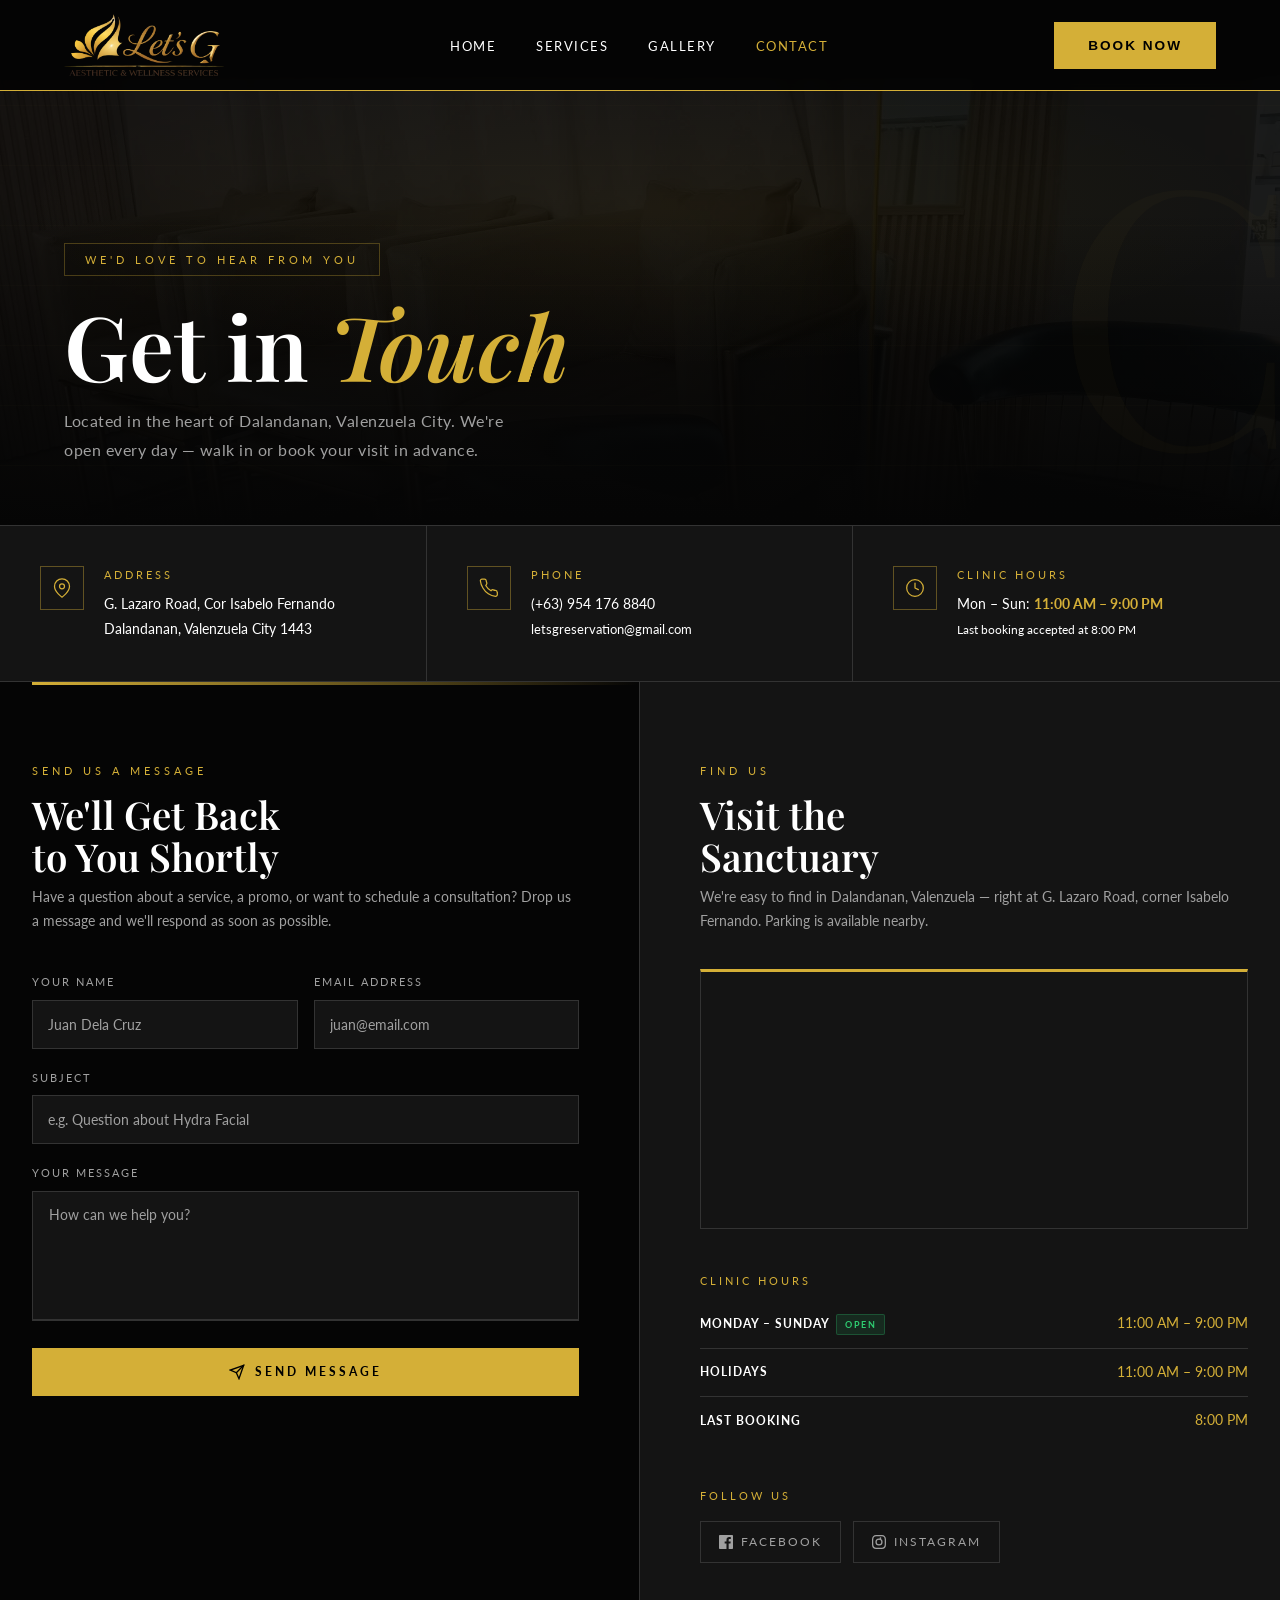
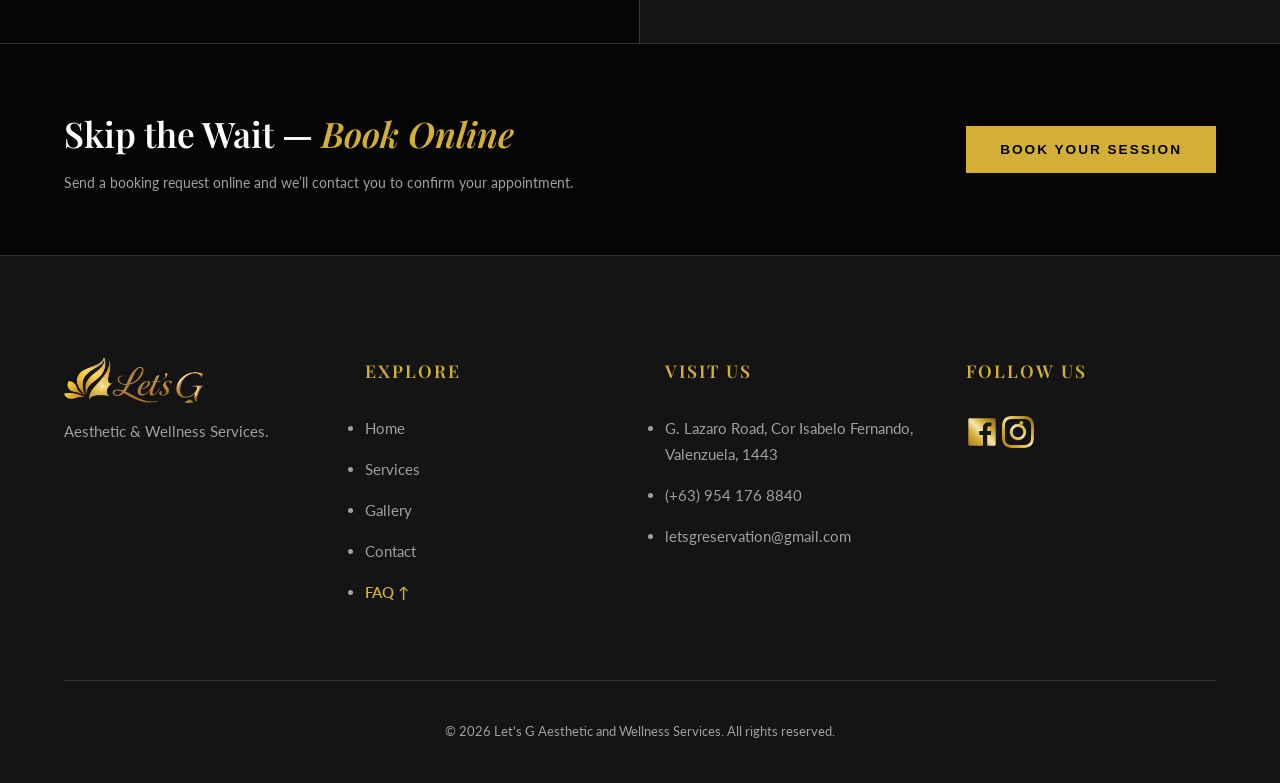
==== commit 59758fe9: "Update contact form submission logic and modify booking request message" ====
--- a/contact.html
+++ b/contact.html
@@ -501,23 +501,26 @@
             <p class="cf-subtext">Have a question about a service, a promo, or want to schedule a consultation? Drop us a message and we'll respond as soon as possible.</p>
 
             <form id="contactForm">
+                <input type="hidden" name="access_key" value="86e630dc-487c-4601-ab8a-eca9bedb8e9f">
+                <input type="hidden" name="from_name" value="Let's G Aesthetics Contact Page">
+                <input type="checkbox" name="botcheck" style="display: none;">
                 <div class="cf-row">
                     <div class="cf-group">
                         <label class="cf-label" for="cf-name">Your Name</label>
-                        <input type="text" id="cf-name" class="cf-input" placeholder="Juan Dela Cruz" required>
+                        <input type="text" id="cf-name" name="name" class="cf-input" placeholder="Juan Dela Cruz" required>
                     </div>
                     <div class="cf-group">
                         <label class="cf-label" for="cf-email">Email Address</label>
-                        <input type="email" id="cf-email" class="cf-input" placeholder="juan@email.com" required>
+                        <input type="email" id="cf-email" name="email" class="cf-input" placeholder="juan@email.com" required>
                     </div>
                 </div>
                 <div class="cf-group">
                     <label class="cf-label" for="cf-subject">Subject</label>
-                    <input type="text" id="cf-subject" class="cf-input" placeholder="e.g. Question about Hydra Facial">
+                    <input type="text" id="cf-subject" name="subject" class="cf-input" placeholder="e.g. Question about Hydra Facial">
                 </div>
                 <div class="cf-group">
                     <label class="cf-label" for="cf-message">Your Message</label>
-                    <textarea id="cf-message" class="cf-textarea" placeholder="How can we help you?" required></textarea>
+                    <textarea id="cf-message" name="message" class="cf-textarea" placeholder="How can we help you?" required></textarea>
                 </div>
                 <button type="submit" class="cf-submit">
                     <svg width="16" height="16" viewBox="0 0 24 24" fill="none" stroke="currentColor" stroke-width="2" stroke-linecap="round"><line x1="22" y1="2" x2="11" y2="13"/><polygon points="22 2 15 22 11 13 2 9 22 2"/></svg>
@@ -587,7 +590,7 @@
     <div class="contact-cta-band fade-in">
         <div class="cta-band-left">
             <h3>Skip the Wait — <em>Book Online</em></h3>
-            <p>Reserve your slot directly and get a confirmed appointment ID instantly.</p>
+            <p>Send a booking request online and we’ll contact you to confirm your appointment.</p>
         </div>
         <div class="cta-band-right">
             <button class="btn-primary" onclick="openBooking()" style="white-space:nowrap;">Book Your Session</button>
@@ -644,44 +647,63 @@
     </footer>
 
     <script>
-    // Override the default contact form submit to use the new form IDs
-    document.addEventListener('DOMContentLoaded', function() {
-        const form = document.getElementById('contactForm');
-        if (!form) return;
-
-        form.addEventListener('submit', function(e) {
-            e.preventDefault();
-            const name    = document.getElementById('cf-name').value;
-            const email   = document.getElementById('cf-email').value;
-            const message = document.getElementById('cf-message').value;
-            const submitBtn = form.querySelector('.cf-submit');
-
-            submitBtn.textContent = 'Sending...';
-            submitBtn.disabled = true;
-
-            fetch('/database/api.php?route=contact', {
-                method: 'POST',
-                headers: { 'Content-Type': 'application/json' },
-                body: JSON.stringify({ name, email, message })
-            })
-            .then(r => r.json())
-            .then(data => {
-                if (data.status === 'success') {
-                    form.style.display = 'none';
-                    document.getElementById('cf-success').style.display = 'block';
-                } else {
-                    alert(data.message || 'Something went wrong. Please try again.');
-                    submitBtn.innerHTML = '<svg width="16" height="16" viewBox="0 0 24 24" fill="none" stroke="currentColor" stroke-width="2" stroke-linecap="round"><line x1="22" y1="2" x2="11" y2="13"/><polygon points="22 2 15 22 11 13 2 9 22 2"/></svg> Send Message';
+        document.addEventListener('DOMContentLoaded', () => {
+            const contactForm = document.getElementById('contactForm');
+            if (!contactForm) return;
+
+            const submitBtn = contactForm.querySelector('.cf-submit');
+            const originalContent = submitBtn.innerHTML;
+
+            contactForm.addEventListener('submit', async function(e) {
+                e.preventDefault();
+                e.stopImmediatePropagation();
+
+                submitBtn.textContent = 'Sending...';
+                submitBtn.disabled = true;
+
+                const formData = new FormData(contactForm);
+                const payload = Object.fromEntries(formData.entries());
+
+                try {
+                    const response = await fetch('https://api.web3forms.com/submit', {
+                        method: 'POST',
+                        headers: {
+                            'Content-Type': 'application/json',
+                            'Accept': 'application/json'
+                        },
+                        body: JSON.stringify(payload)
+                    });
+
+                    const result = await response.json();
+                    console.log('Web3Forms response:', result);
+
+                    if (response.ok && result.success) {
+                        contactForm.reset();
+                        contactForm.style.display = 'none';
+                        const successBox = document.getElementById('cf-success');
+                        if (successBox) successBox.style.display = 'block';
+                    } else {
+                        const message = result.message || 'Unable to submit the form.';
+                        if (window.showToast) {
+                            window.showToast(message, 'error');
+                        } else {
+                            alert(message);
+                        }
+                    }
+                } catch (err) {
+                    console.error('Web3Forms Error:', err);
+                    const networkMsg = 'Network error. Please check your internet connection.';
+                    if (window.showToast) {
+                        window.showToast(networkMsg, 'error');
+                    } else {
+                        alert(networkMsg);
+                    }
+                } finally {
+                    submitBtn.innerHTML = originalContent;
                     submitBtn.disabled = false;
                 }
-            })
-            .catch(() => {
-                alert('Server error. Please try again or contact support.');
-                submitBtn.innerHTML = '<svg width="16" height="16" viewBox="0 0 24 24" fill="none" stroke="currentColor" stroke-width="2" stroke-linecap="round"><line x1="22" y1="2" x2="11" y2="13"/><polygon points="22 2 15 22 11 13 2 9 22 2"/></svg> Send Message';
-                submitBtn.disabled = false;
             });
         });
-    });
     </script>
 </body>
 </html>
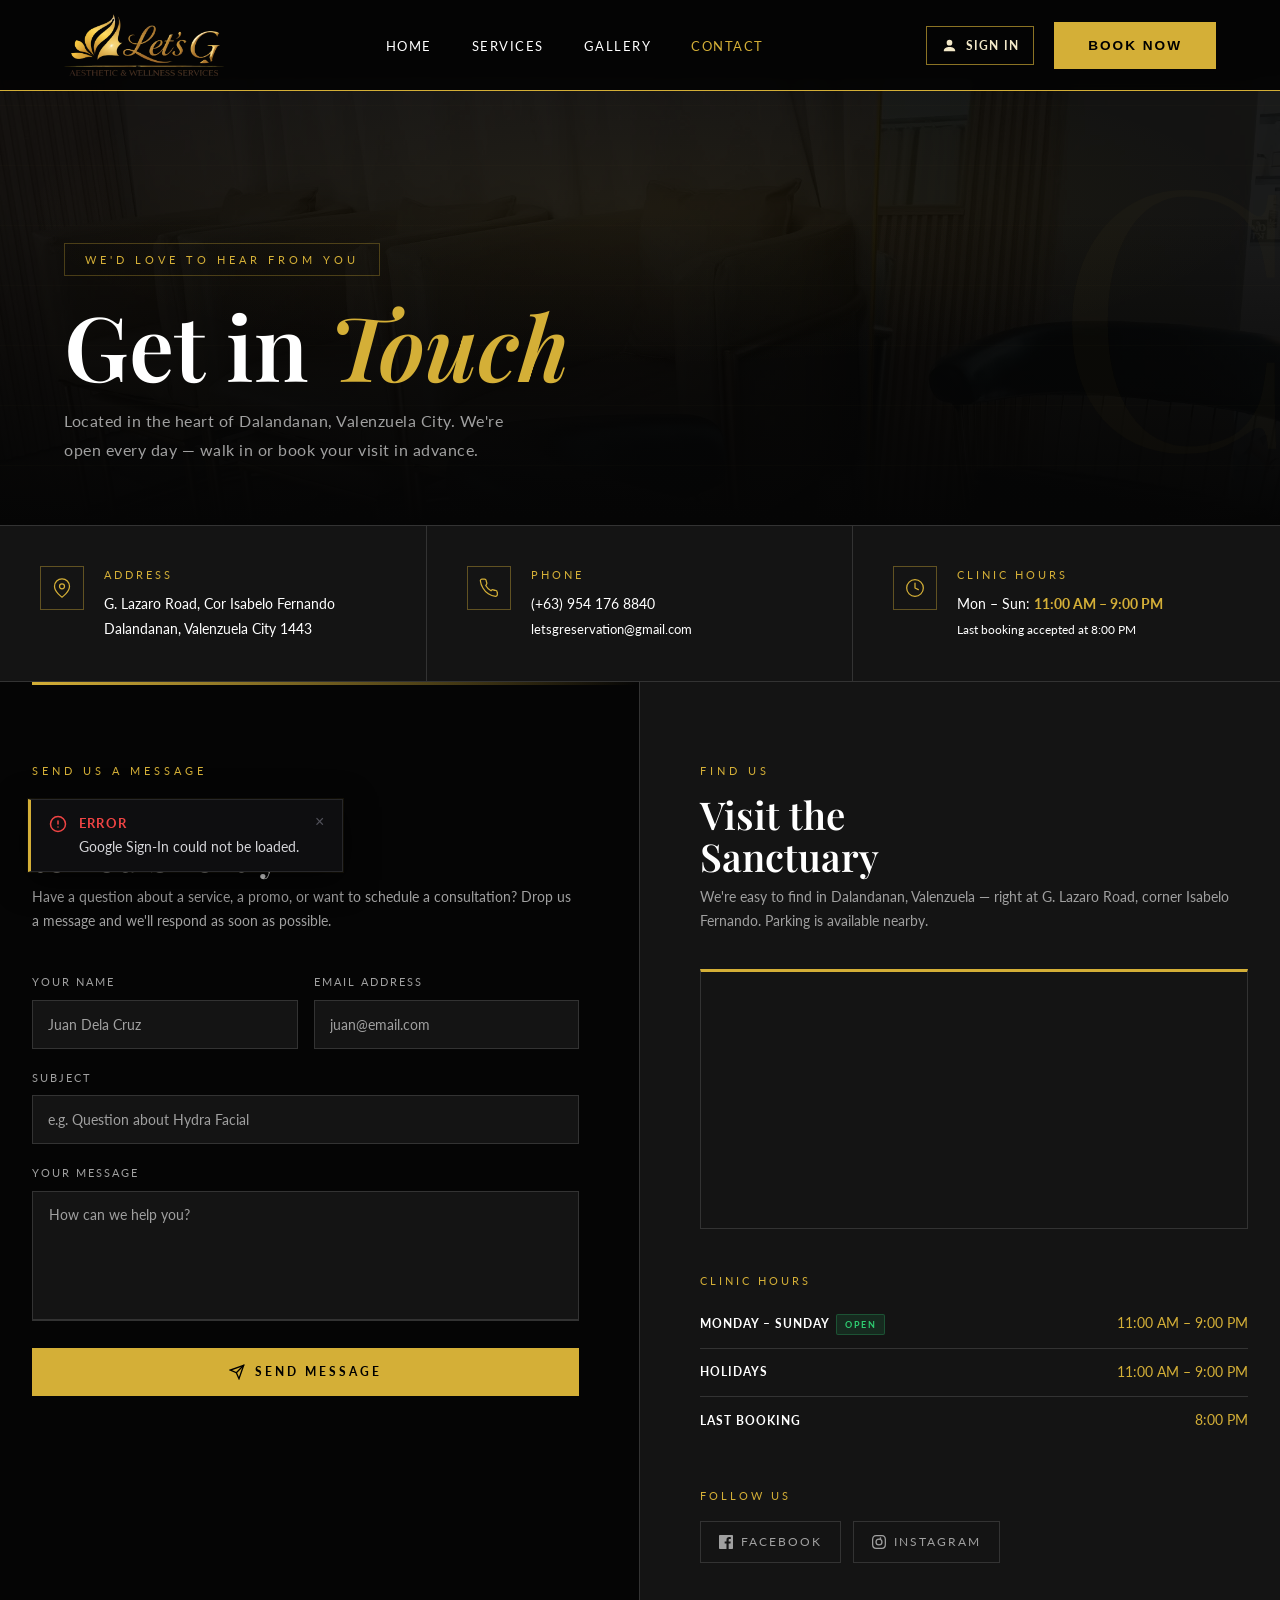
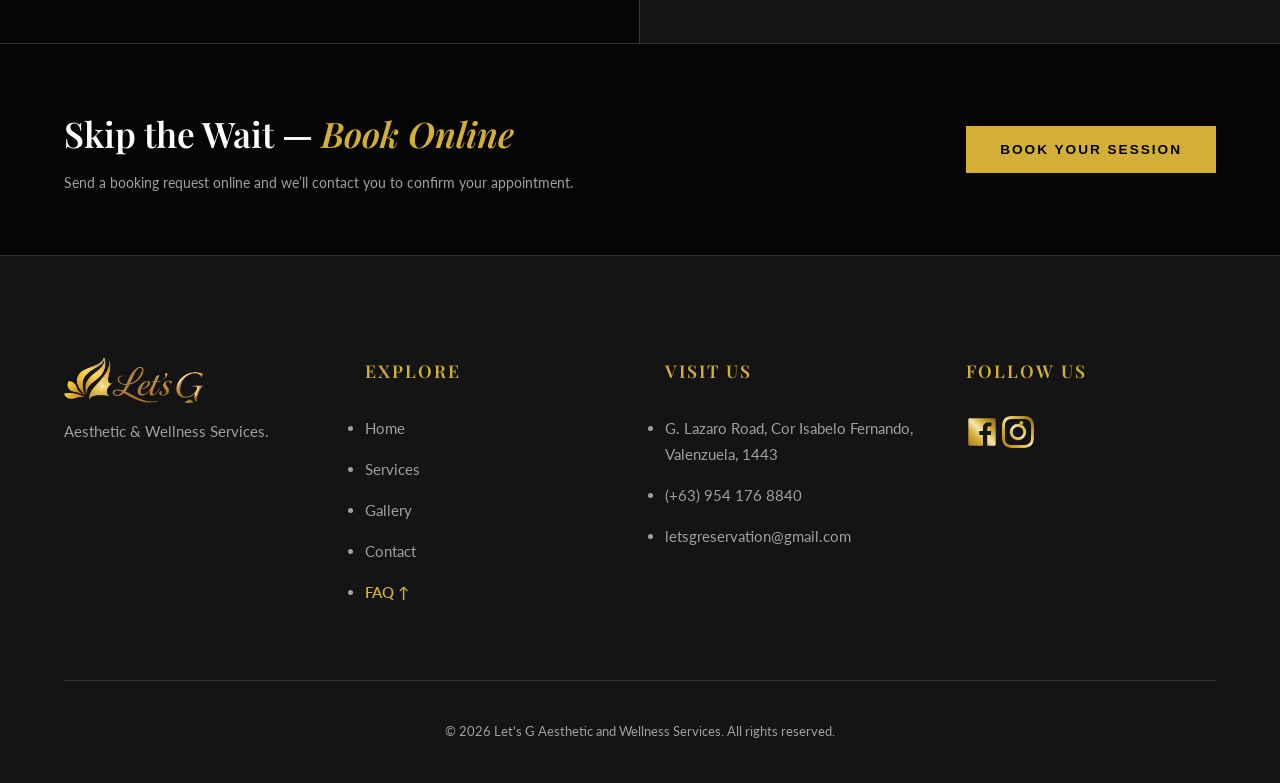
==== commit f6557d07: "Implement Google Sign-In functionality and user profile display in navigation" ====
--- a/contact.html
+++ b/contact.html
@@ -434,6 +434,7 @@
             </ul>
         </nav>
         <div style="display: flex; align-items: center; gap: 20px;">
+            <div id="navUserArea"></div>
             <button class="btn-primary header-btn" onclick="openBooking()">Book Now</button>
         </div>
     </header>
--- a/styles/styles.css
+++ b/styles/styles.css
@@ -125,6 +125,50 @@
 nav ul li a { font-size: 0.8rem; text-transform: uppercase; letter-spacing: 1.5px; transition: color 0.3s; color: var(--text-main); }
 nav ul li a:hover, nav ul li a.active { color: var(--brand-gold); }
 .menu-toggle { display: none; font-size: 1.5rem; cursor: pointer; color: var(--text-main); }
+
+#navUserArea { display: flex; align-items: center; }
+.nav-signin-btn {
+    display: inline-flex;
+    align-items: center;
+    gap: 8px;
+    padding: 10px 14px;
+    border: 1px solid rgba(212, 175, 55, 0.65);
+    background: transparent;
+    color: #f2e8c8;
+    font: 700 0.75rem var(--font-body);
+    letter-spacing: 1.2px;
+    text-transform: uppercase;
+    cursor: pointer;
+    transition: var(--transition-smooth);
+}
+.nav-signin-btn:hover { border-color: var(--brand-gold); color: var(--brand-gold); }
+.nav-signin-btn svg { width: 17px; height: 17px; fill: currentColor; }
+.nav-user-profile { display: flex; align-items: center; gap: 9px; color: #f2e8c8; }
+.nav-user-avatar {
+    display: flex;
+    align-items: center;
+    justify-content: center;
+    width: 32px;
+    height: 32px;
+    overflow: hidden;
+    border-radius: 50%;
+    border: 1px solid var(--brand-gold);
+    background: #1b1913;
+    color: var(--brand-gold);
+    font-size: 0.8rem;
+    font-weight: 700;
+}
+.nav-user-avatar img { width: 100%; height: 100%; object-fit: cover; }
+.nav-user-first-name { font-size: 0.8rem; font-weight: 700; }
+.nav-signout-btn {
+    border: 0;
+    background: transparent;
+    color: var(--brand-gold);
+    font: 600 0.68rem var(--font-body);
+    letter-spacing: 0.5px;
+    cursor: pointer;
+}
+.nav-signout-btn:hover { color: #f2e8c8; }
 
 /* --- SECTION UTILITIES --- */
 section { padding: 120px 5%; }
@@ -234,6 +278,71 @@
 .close-btn:active {
     color: var(--brand-gold-hover);
     transform: scale(0.9);
+}
+
+.auth-modal {
+    position: fixed;
+    inset: 0;
+    z-index: 3000;
+    display: flex;
+    align-items: center;
+    justify-content: center;
+    padding: 20px;
+    background: rgba(0, 0, 0, 0.82);
+    backdrop-filter: blur(7px);
+    opacity: 0;
+    visibility: hidden;
+    pointer-events: none;
+    transition: opacity 0.25s ease, visibility 0.25s ease;
+}
+.auth-modal.show { opacity: 1; visibility: visible; pointer-events: auto; }
+.auth-modal-card {
+    position: relative;
+    width: min(100%, 420px);
+    padding: 42px 30px 36px;
+    border: 1px solid rgba(212, 175, 55, 0.55);
+    border-top: 3px solid var(--brand-gold);
+    background: #0c0c0c;
+    color: #f4f1e8;
+    text-align: center;
+    box-shadow: 0 24px 70px rgba(0, 0, 0, 0.65);
+    transform: translateY(14px);
+    transition: transform 0.25s ease;
+}
+.auth-modal.show .auth-modal-card { transform: translateY(0); }
+.auth-modal-eyebrow {
+    color: var(--brand-gold);
+    font-size: 0.68rem;
+    letter-spacing: 2px;
+    text-transform: uppercase;
+}
+.auth-modal-card h2 { margin: 8px 0; font-size: 2rem; }
+.auth-modal-card p { margin-bottom: 24px; color: var(--text-muted); font-size: 0.9rem; }
+.auth-modal-close {
+    position: absolute;
+    top: 10px;
+    right: 15px;
+    border: 0;
+    background: transparent;
+    color: var(--text-muted);
+    font-size: 1.8rem;
+    cursor: pointer;
+}
+.auth-modal-close:hover { color: var(--brand-gold); }
+.google-signin-button { display: flex; justify-content: center; min-height: 40px; }
+.booking-google-signin {
+    margin: 0 0 18px;
+    padding: 14px;
+    border: 1px solid rgba(212, 175, 55, 0.28);
+    background: rgba(212, 175, 55, 0.04);
+    text-align: center;
+}
+.booking-google-signin > span {
+    display: block;
+    margin-bottom: 10px;
+    color: #f2e8c8;
+    font-size: 0.76rem;
+    letter-spacing: 0.5px;
 }
 
 /* Modal Internal Typography */
@@ -947,6 +1056,10 @@
         font-size: 1.2rem !important;
     }
     .header-btn { display: none !important; } 
+    .nav-user-first-name { display: none; }
+    .nav-signin-btn { padding: 9px 10px; font-size: 0.68rem; }
+    .nav-user-profile { gap: 7px; }
+    .nav-signout-btn { font-size: 0.62rem; }
 
     /* ── GLOBAL LAYOUT ELEMENTS ── */
     section { padding: 60px 5% !important; }
